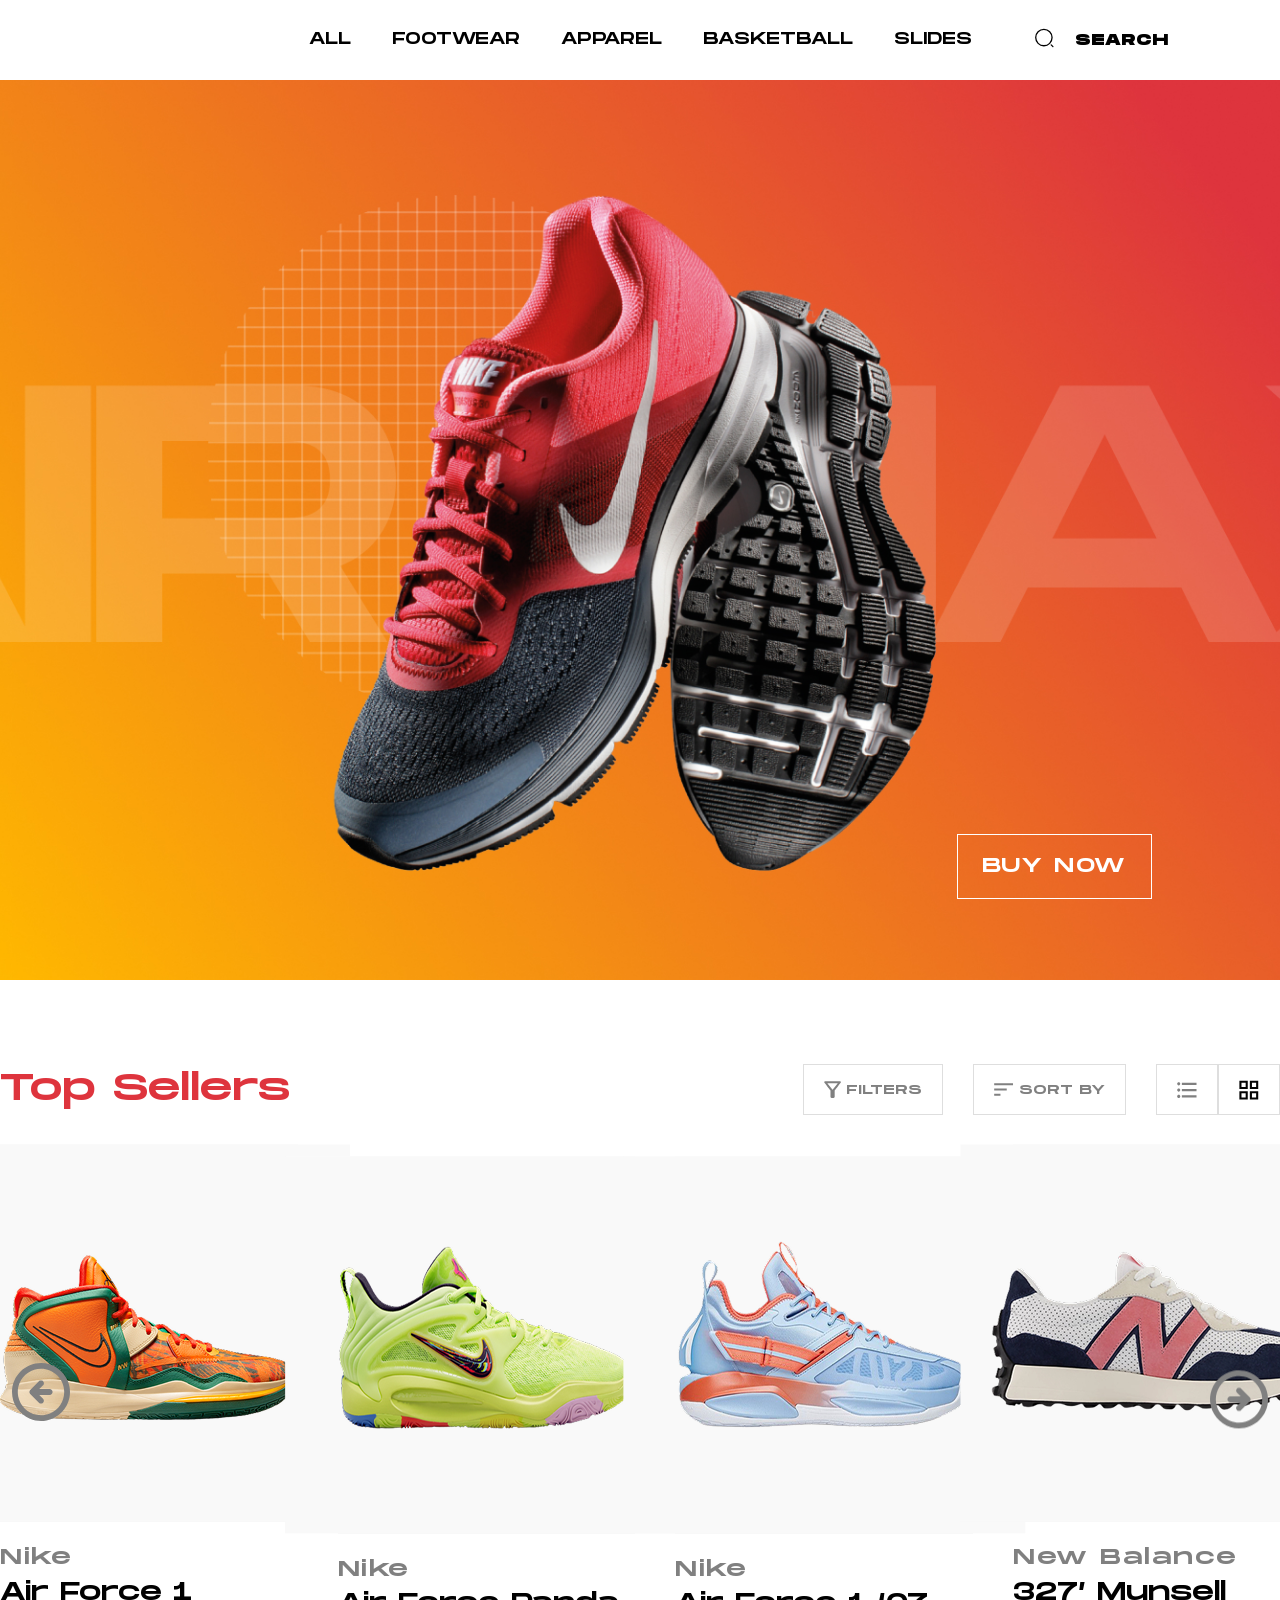
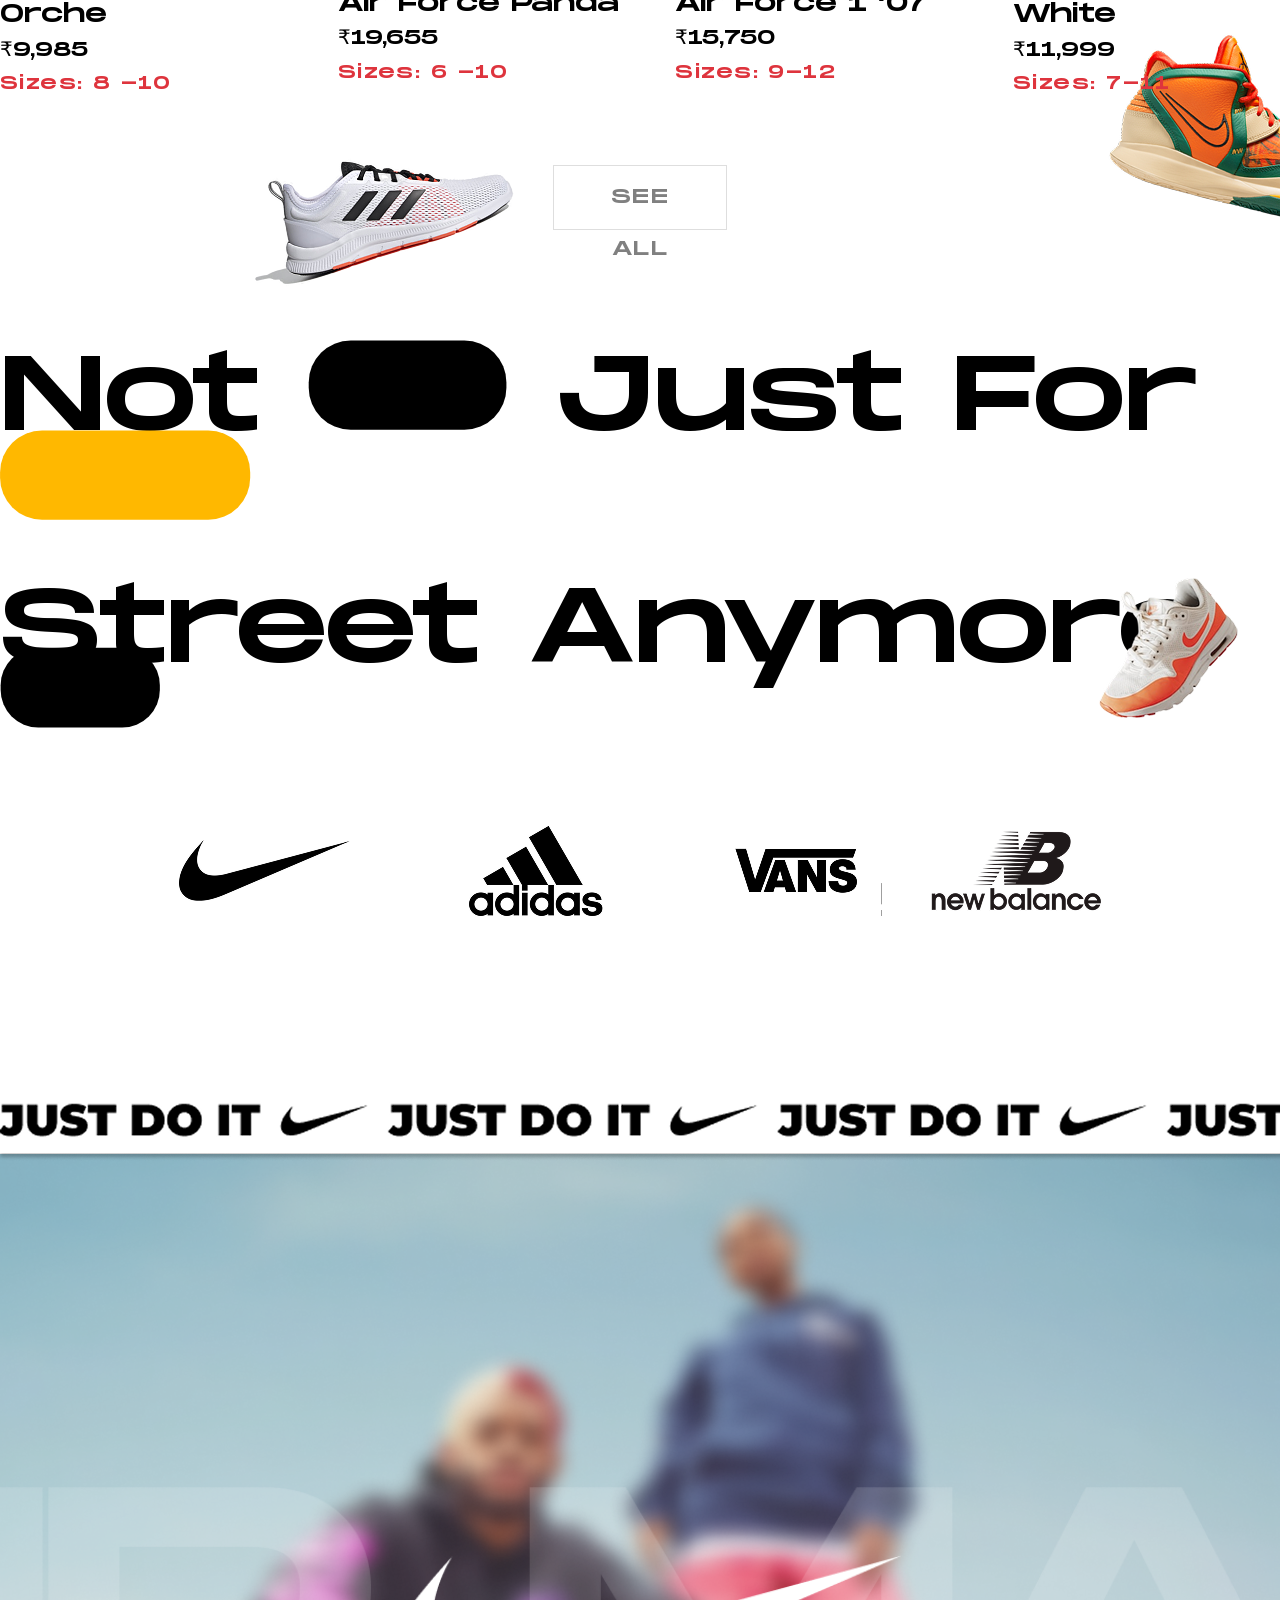
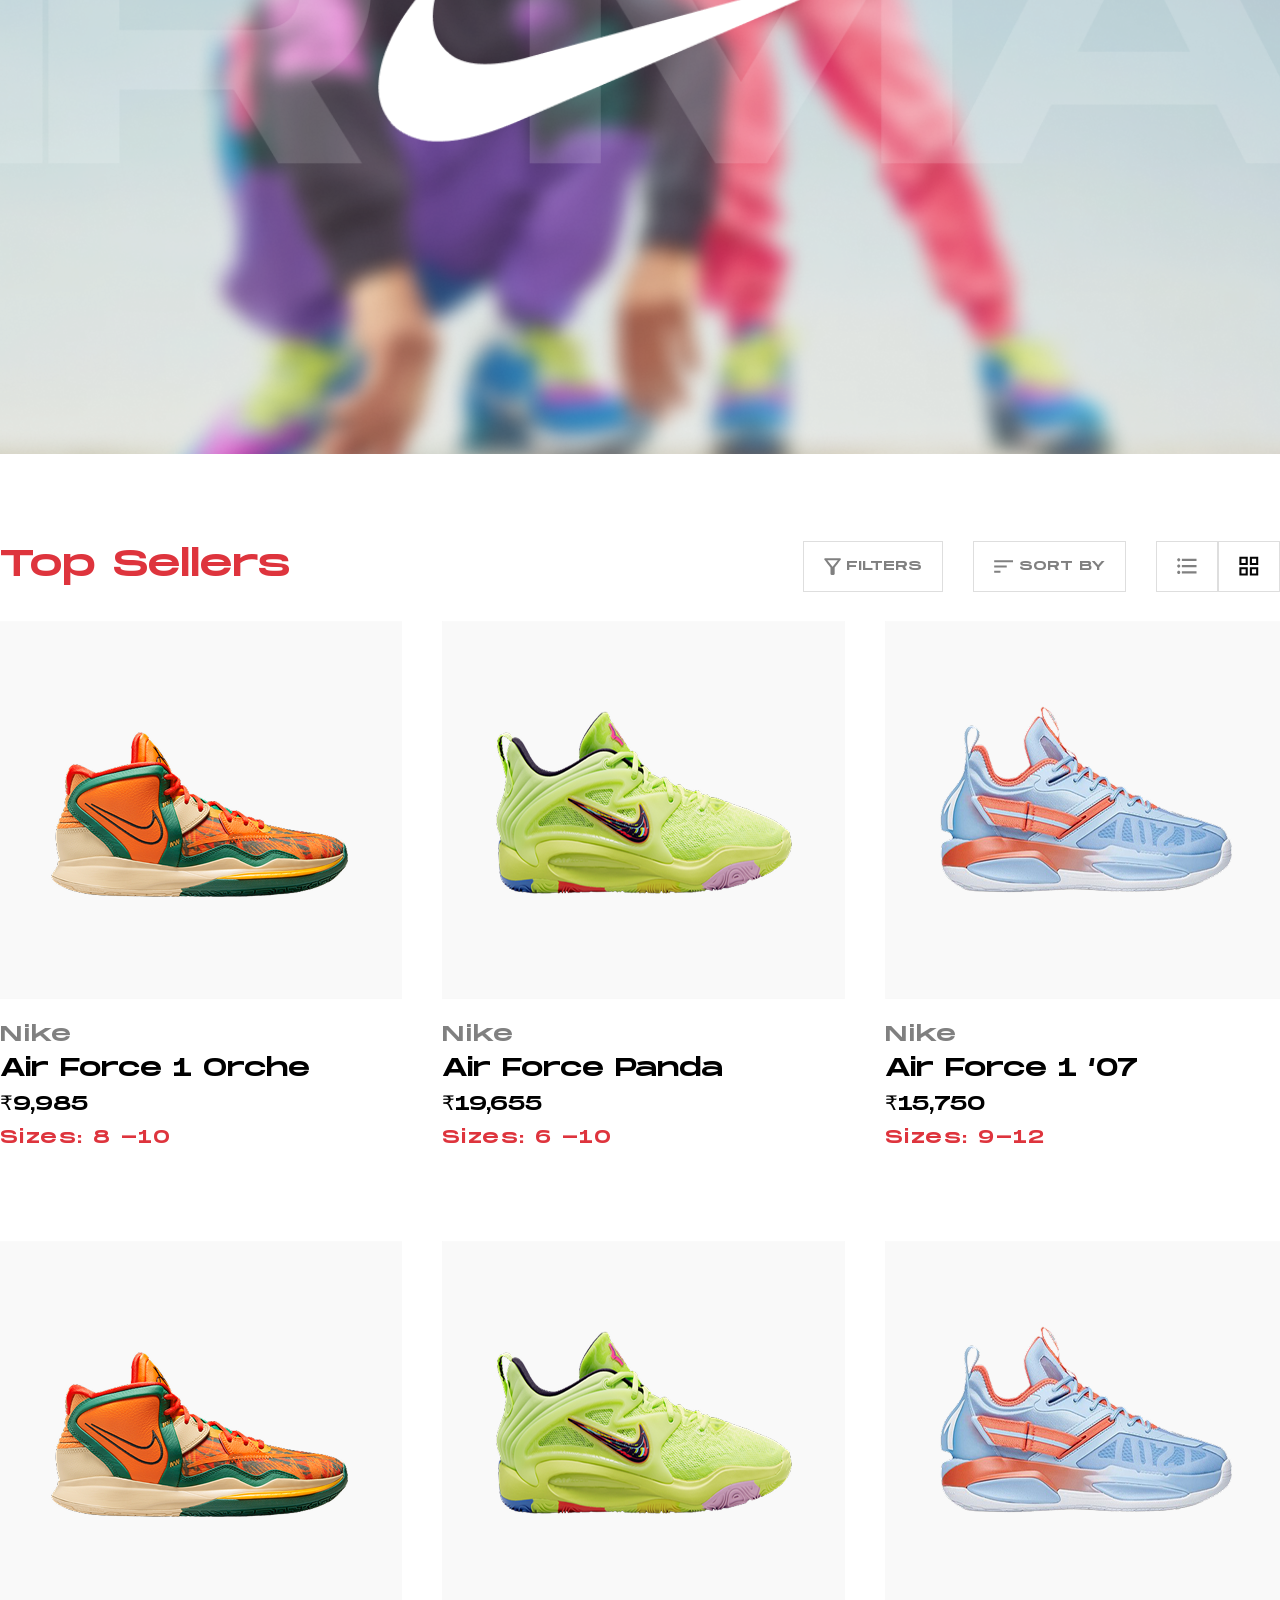
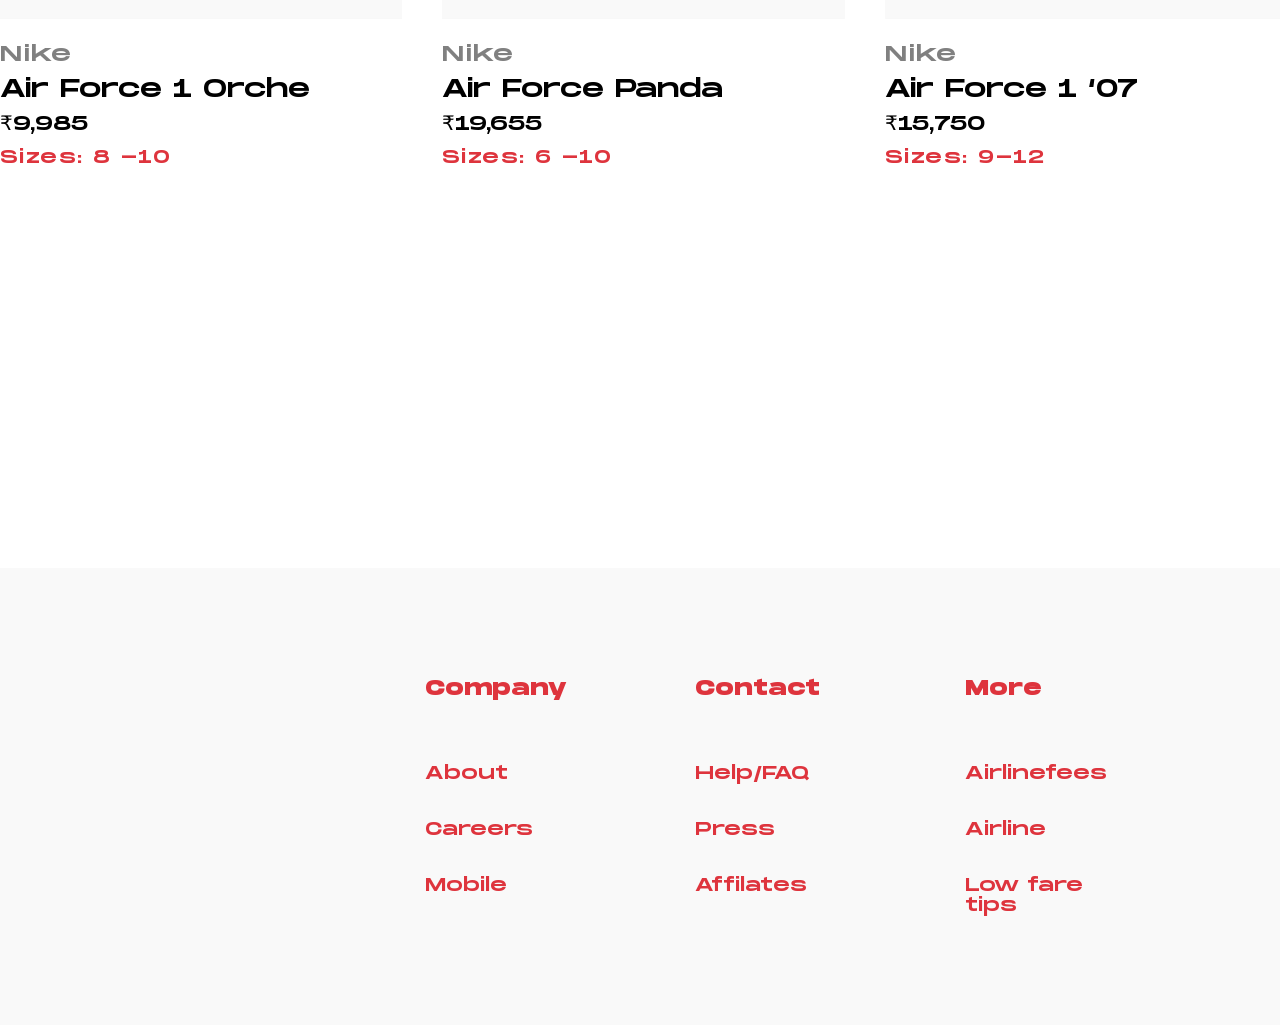
==== project_thesis/sneaker_store/index.html @ c17a218c "Add files via upload" ====
<!DOCTYPE html>
<html lang="en">
<head>
    <meta charset="UTF-8">
    <meta name="viewport" content="width=device-width, initial-scale=1.0">
    <title>Document</title>
    <link rel="stylesheet" href="./style/swiper-bundle.min.css">
    <link href="./style/style.css" rel="stylesheet">
</head>
<body class="body">
    <div class="wrapper">
        <header class="header">
            <div class="header__top">
                <nav class="header__nav">
                    <ul class="header__nav-list">
                        <li class="header__nav-item"><a class="header__nav-link" href="#">ALL</a></li>
                        <li class="header__nav-item"><a class="header__nav-link" href="#">FOOTWEAR</a></li>
                        <li class="header__nav-item"><a class="header__nav-link" href="#">APPAREL</a></li>
                        <li class="header__nav-item"><a class="header__nav-link" href="#">BASKETBALL</a></li>
                        <li class="header__nav-item"><a class="header__nav-link" href="#">SLIDES</a></li>
                    </ul>
                </nav>
                <a class="burger-icon" href="#">
                    <span></span>
                </a>
                <div class="header__search">
                    <div class="header__search-container">
                        <button class="header__search-icon" type="submit">
                            <svg width="21" height="22" viewBox="0 0 21 22" fill="none" xmlns="http://www.w3.org/2000/svg">
                                <path d="M9.88997 18.74C14.4021 18.74 18.06 15.0822 18.06 10.57C18.06 6.05783 14.4021 2.39999 9.88997 2.39999C5.3778 2.39999 1.71997 6.05783 1.71997 10.57C1.71997 15.0822 5.3778 18.74 9.88997 18.74Z" stroke="black" stroke-width="1.29" stroke-linecap="round" stroke-linejoin="round"/>
                                <path d="M18.92 19.6L17.2 17.88" stroke="black" stroke-width="1.29" stroke-linecap="round" stroke-linejoin="round"/>
                            </svg>
                        </button>
                        <input type="text" class="header__search-input" id="search-input" placeholder="SEARCH">
                    </div>
                </div>
            </div>
            <section class="header__hero hero">
                <div class="hero__content">
                    <a href="#" class="hero__button">BUY NOW</a>
                </div>
            </section>
        </header>
        <main class="main">
            <section class="main__sold sold">
                <div class="main__sold-container container">
                    <div class="sold__top">
                        <h2 class="sold__top-text">
                            Top Sellers
                        </h2>
                        <div class="sold__top-buttons">
                            <button class="sold__top-button">
                                <img src="./img/icon/filter-icon.svg" alt="">
                                FILTERS
                            </button>
                            <button class="sold__top-button">
                                <img src="./img/icon/Vector(3).svg" alt="">
                                SORT BY
                            </button>
                            <button class="sold__top-button ">
                                <img src="./img/icon/Vector(2).svg" alt="">
                            </button>
                            <button class="sold__top-button last-item">
                                <img src="./img/icon/grid-icon.svg" alt="">
                            </button>
                        </div>
                    </div>
                    <div class="sold__main">
                        <div class="sold__slider swiper">
                            <div class="sold__wrapper swiper-wrapper">
                                <div class="sold__slide swiper-slide">
                                    <div class="sold__slide-img">
                                        <img src="./img/content/sneakers-1.png" alt="">
                                    </div>
                                    <p class="sold__slide-manufacturer">
                                        Nike
                                    </p>
                                    <p class="sold__slide-name">
                                        Air Force 1 Orche
                                    </p>
                                    <p class="sold__slide-price">
                                        ₹9,985
                                    </p>
                                    <p class="sold__slide-size">
                                        Sizes: 8 -10
                                    </p>
                                </div>
                                <div class="sold__slide swiper-slide">
                                    <div class="sold__slide-img">
                                        <img src="./img/content/sneakers-2.png" alt="">
                                    </div>
                                    <p class="sold__slide-manufacturer">
                                        Nike
                                    </p>
                                    <p class="sold__slide-name">
                                        Air Force Panda
                                    </p>
                                    <p class="sold__slide-price">
                                        ₹19,655
                                    </p>
                                    <p class="sold__slide-size">
                                        Sizes: 6 -10
                                    </p>
                                </div>
                                <div class="sold__slide swiper-slide">
                                    <div class="sold__slide-img">
                                        <img src="./img/content/sneakers-3.png" alt="">
                                    </div>
                                    <p class="sold__slide-manufacturer">
                                        Nike
                                    </p>
                                    <p class="sold__slide-name">
                                        Air Force 1 ‘07
                                    </p>
                                    <p class="sold__slide-price">
                                        ₹15,750
                                    </p>
                                    <p class="sold__slide-size">
                                        Sizes: 9-12
                                    </p>
                                </div>
                                <div class="sold__slide swiper-slide">
                                    <div class="sold__slide-img">
                                        <img src="./img/content/sneakers-4.png" alt="">
                                    </div>
                                    <p class="sold__slide-manufacturer">
                                        New Balance
                                    </p>
                                    <p class="sold__slide-name">
                                        327’ Munsell White
                                    </p>
                                    <p class="sold__slide-price">
                                        ₹11,999
                                    </p>
                                    <p class="sold__slide-size">
                                        Sizes: 7-11
                                    </p>
                                </div>
                                <div class="sold__slide swiper-slide">
                                    <div class="sold__slide-img">
                                        <img src="./img/content/sneakers-1.png" alt="">
                                    </div>
                                    <p class="sold__slide-manufacturer">
                                        Nike
                                    </p>
                                    <p class="sold__slide-name">
                                        Air Force 1 Orche
                                    </p>
                                    <p class="sold__slide-price">
                                        ₹9,985
                                    </p>
                                    <p class="sold__slide-size">
                                        Sizes: 8 -10
                                    </p>
                                </div>
                                <div class="sold__slide swiper-slide">
                                    <div class="sold__slide-img">
                                        <img src="./img/content/sneakers-2.png" alt="">
                                    </div>
                                    <p class="sold__slide-manufacturer">
                                        Nike
                                    </p>
                                    <p class="sold__slide-name">
                                        Air Force Panda
                                    </p>
                                    <p class="sold__slide-price">
                                        ₹19,655
                                    </p>
                                    <p class="sold__slide-size">
                                        Sizes: 6 -10
                                    </p>
                                </div>
                                <div class="sold__slide swiper-slide">
                                    <div class="sold__slide-img">
                                        <img src="./img/content/sneakers-3.png" alt="">
                                    </div>
                                    <p class="sold__slide-manufacturer">
                                        Nike
                                    </p>
                                    <p class="sold__slide-name">
                                        Air Force 1 ‘07
                                    </p>
                                    <p class="sold__slide-price">
                                        ₹15,750
                                    </p>
                                    <p class="sold__slide-size">
                                        Sizes: 9-12
                                    </p>
                                </div>
                                <div class="sold__slide swiper-slide">
                                    <div class="sold__slide-img">
                                        <img src="./img/content/sneakers-4.png" alt="">
                                    </div>
                                    <p class="sold__slide-manufacturer">
                                        New Balance
                                    </p>
                                    <p class="sold__slide-name">
                                        327’ Munsell White
                                    </p>
                                    <p class="sold__slide-price">
                                        ₹11,999
                                    </p>
                                    <p class="sold__slide-size">
                                        Sizes: 7-11
                                    </p>
                                </div>
                            </div>
                    </div>
                    <div class="sold__prev">
                        <svg width="58" height="58" viewBox="0 0 58 58" fill="none" xmlns="http://www.w3.org/2000/svg">
                            <path d="M18.241 26.9409C17.977 27.2167 17.77 27.5419 17.632 27.8979C17.3419 28.6039 17.3419 29.3959 17.632 30.1019C17.77 30.4579 17.977 30.7831 18.241 31.0589L26.941 39.7589C27.4871 40.305 28.2277 40.6118 29 40.6118C29.7723 40.6118 30.5129 40.305 31.059 39.7589C31.6051 39.2128 31.9119 38.4722 31.9119 37.6999C31.9119 36.9276 31.6051 36.187 31.059 35.6409L27.289 31.8999H37.7C38.4691 31.8999 39.2067 31.5944 39.7506 31.0505C40.2945 30.5066 40.6 29.769 40.6 28.9999C40.6 28.2308 40.2945 27.4931 39.7506 26.9493C39.2067 26.4054 38.4691 26.0999 37.7 26.0999H27.289L31.059 22.3589C31.3308 22.0893 31.5465 21.7686 31.6938 21.4152C31.841 21.0618 31.9168 20.6827 31.9168 20.2999C31.9168 19.9171 31.841 19.538 31.6938 19.1846C31.5465 18.8312 31.3308 18.5105 31.059 18.2409C30.7894 17.9691 30.4687 17.7533 30.1153 17.6061C29.7619 17.4589 29.3828 17.3831 29 17.3831C28.6172 17.3831 28.2381 17.4589 27.8847 17.6061C27.5313 17.7533 27.2106 17.9691 26.941 18.2409L18.241 26.9409ZM0 28.9999C0 34.7355 1.70082 40.3424 4.88738 45.1114C8.07394 49.8805 12.6031 53.5975 17.9022 55.7924C23.2012 57.9874 29.0322 58.5616 34.6576 57.4427C40.2831 56.3237 45.4504 53.5617 49.5061 49.506C53.5618 45.4503 56.3238 40.283 57.4428 34.6575C58.5617 29.0321 57.9874 23.2011 55.7925 17.9021C53.5976 12.603 49.8805 8.07382 45.1115 4.88726C40.3425 1.7007 34.7356 -0.00012207 29 -0.00012207C25.1917 -0.00012207 21.4206 0.749986 17.9022 2.20737C14.3837 3.66476 11.1868 5.80088 8.4939 8.49378C3.05535 13.9323 0 21.3086 0 28.9999ZM52.2 28.9999C52.2 33.5884 50.8393 38.0739 48.2901 41.8891C45.7408 45.7043 42.1175 48.6779 37.8782 50.4339C33.639 52.1899 28.9743 52.6493 24.4739 51.7541C19.9735 50.8589 15.8397 48.6494 12.5951 45.4048C9.35054 42.1602 7.14096 38.0263 6.24578 33.526C5.3506 29.0256 5.81004 24.3609 7.56599 20.1216C9.32195 15.8824 12.2955 12.259 16.1108 9.70979C19.926 7.16054 24.4115 5.79988 29 5.79988C35.153 5.79988 41.054 8.24416 45.4049 12.595C49.7557 16.9459 52.2 22.8469 52.2 28.9999Z" fill="#808080"/>
                        </svg>                                    
                    </div>
                    <div class="sold__next">
                        <svg width="58" height="58" viewBox="0 0 58 58" fill="none" xmlns="http://www.w3.org/2000/svg">
                            <path d="M18.241 26.9409C17.977 27.2167 17.77 27.5419 17.632 27.8979C17.3419 28.6039 17.3419 29.3959 17.632 30.1019C17.77 30.4579 17.977 30.7831 18.241 31.0589L26.941 39.7589C27.4871 40.305 28.2277 40.6118 29 40.6118C29.7723 40.6118 30.5129 40.305 31.059 39.7589C31.6051 39.2128 31.9119 38.4722 31.9119 37.6999C31.9119 36.9276 31.6051 36.187 31.059 35.6409L27.289 31.8999H37.7C38.4691 31.8999 39.2067 31.5944 39.7506 31.0505C40.2945 30.5066 40.6 29.769 40.6 28.9999C40.6 28.2308 40.2945 27.4931 39.7506 26.9493C39.2067 26.4054 38.4691 26.0999 37.7 26.0999H27.289L31.059 22.3589C31.3308 22.0893 31.5465 21.7686 31.6938 21.4152C31.841 21.0618 31.9168 20.6827 31.9168 20.2999C31.9168 19.9171 31.841 19.538 31.6938 19.1846C31.5465 18.8312 31.3308 18.5105 31.059 18.2409C30.7894 17.9691 30.4687 17.7533 30.1153 17.6061C29.7619 17.4589 29.3828 17.3831 29 17.3831C28.6172 17.3831 28.2381 17.4589 27.8847 17.6061C27.5313 17.7533 27.2106 17.9691 26.941 18.2409L18.241 26.9409ZM0 28.9999C0 34.7355 1.70082 40.3424 4.88738 45.1114C8.07394 49.8805 12.6031 53.5975 17.9022 55.7924C23.2012 57.9874 29.0322 58.5616 34.6576 57.4427C40.2831 56.3237 45.4504 53.5617 49.5061 49.506C53.5618 45.4503 56.3238 40.283 57.4428 34.6575C58.5617 29.0321 57.9874 23.2011 55.7925 17.9021C53.5976 12.603 49.8805 8.07382 45.1115 4.88726C40.3425 1.7007 34.7356 -0.00012207 29 -0.00012207C25.1917 -0.00012207 21.4206 0.749986 17.9022 2.20737C14.3837 3.66476 11.1868 5.80088 8.4939 8.49378C3.05535 13.9323 0 21.3086 0 28.9999ZM52.2 28.9999C52.2 33.5884 50.8393 38.0739 48.2901 41.8891C45.7408 45.7043 42.1175 48.6779 37.8782 50.4339C33.639 52.1899 28.9743 52.6493 24.4739 51.7541C19.9735 50.8589 15.8397 48.6494 12.5951 45.4048C9.35054 42.1602 7.14096 38.0263 6.24578 33.526C5.3506 29.0256 5.81004 24.3609 7.56599 20.1216C9.32195 15.8824 12.2955 12.259 16.1108 9.70979C19.926 7.16054 24.4115 5.79988 29 5.79988C35.153 5.79988 41.054 8.24416 45.4049 12.595C49.7557 16.9459 52.2 22.8469 52.2 28.9999Z" fill="#808080"/>
                        </svg>                                      
                    </div>
                    </div>
                    <div class="sold__bottom">
                        <button class="sold__bottom-button">
                            SEE ALL
                        </button>
                    </div>
                </div>
            </section>
            <section class="main__slogan slogan">
                <div class="main__slogan-text">
                    <div class="slogan__text-title1">
                        Not <span>
                                <svg width="199" height="90" viewBox="0 0 199 90" fill="none" xmlns="http://www.w3.org/2000/svg">
                                    <rect x="0.709686" y="0.430542" width="197.704" height="89.2753" rx="42.0119" fill="black"/>
                                </svg>
                            </span> <img src="./img/content/sneakersText.png" alt="">
                        Just for <span>
                                <svg width="251" height="90" viewBox="0 0 251 90" fill="none" xmlns="http://www.w3.org/2000/svg">
                                    <rect x="0.0678711" y="0.430542" width="250.135" height="89.2753" rx="42.0119" fill="#FFB800"/>
                                </svg>                                    
                            </span> <img src="./img/content/sneakersText1.png" alt="" class="slogan__snekers">
                    </div>
                    <div class="slogan__text-title2">
                            Street Anymore <span>
                                                <svg width="178" height="89" viewBox="0 0 199 90" fill="none" xmlns="http://www.w3.org/2000/svg">
                                                    <rect x="0.709686" y="0.430542" width="178" height="89.2753" rx="42.0119" fill="black"/>
                                                </svg>
                                            </span> <img src="./img/content/sneakersText2.png" alt="">
                    </div>
                </div>
                <div class="main__logo">
                    <div class="main__logo-nike">
                        <img src="./img/company_logo/nike-logo.png" alt="">
                    </div>
                    <div class="main__logo-adidas">
                        <img src="./img/company_logo/adidas-logo.png" alt="">
                    </div>
                    <div class="main__logo-vans">
                        <img src="./img/company_logo/vans-logo.png" alt="">
                    </div>
                    <div class="main__logo-newB">
                        <img src="./img/company_logo/NB-logo.png" alt="">
                    </div>
                </div>
            </section>
            <section class="main__JDT">
                <div class="main__JDT-lines">
                    <div class="main__JDT-line">
                        <img src="./img/content/Rectangle.png" alt="">
                    </div>
                    <div class="main__JDT-line">
                        <img src="./img/content/Rectangle.png" alt="">
                    </div>
                </div>
                <div class="main__JDT-bg">
                </div>
            </section>
            <section class="main__assortment">
                <div class="container main__assortment-container">
                    <div class="sold__top">
                    <h2 class="sold__top-text">
                        Top Sellers
                    </h2>
                    <div class="sold__top-buttons">
                        <button class="sold__top-button">
                            <img src="./img/icon/filter-icon.svg" alt="">
                            FILTERS
                        </button>
                        <button class="sold__top-button">
                            <img src="./img/icon/Vector(3).svg" alt="">
                            SORT BY
                        </button>
                        <button class="sold__top-button ">
                            <img src="./img/icon/Vector(2).svg" alt="">
                        </button>
                        <button class="sold__top-button last-item">
                            <img src="./img/icon/grid-icon.svg" alt="">
                        </button>
                    </div>
                    </div>
                    <div class="main__assortment-content">
                        <div class="main__assortment-cell sold__slide">
                            <div class="sold__slide-img">
                                <img src="./img/content/sneakers-1.png" alt="">
                            </div>
                            <p class="sold__slide-manufacturer">
                                Nike
                            </p>
                            <p class="sold__slide-name">
                                Air Force 1 Orche
                            </p>
                            <p class="sold__slide-price">
                                ₹9,985
                            </p>
                            <p class="sold__slide-size">
                                Sizes: 8 -10
                            </p>
                        </div>
                        <div class="main__assortment-cell sold__slide">
                            <div class="sold__slide-img">
                                <img src="./img/content/sneakers-2.png" alt="">
                            </div>
                            <p class="sold__slide-manufacturer">
                                Nike
                            </p>
                            <p class="sold__slide-name">
                                Air Force Panda
                            </p>
                            <p class="sold__slide-price">
                                ₹19,655
                            </p>
                            <p class="sold__slide-size">
                                Sizes: 6 -10
                            </p>
                        </div>
                        <div class="main__assortment-cell sold__slide">
                            <div class="sold__slide-img">
                                <img src="./img/content/sneakers-3.png" alt="">
                            </div>
                            <p class="sold__slide-manufacturer">
                                Nike
                            </p>
                            <p class="sold__slide-name">
                                Air Force 1 ‘07
                            </p>
                            <p class="sold__slide-price">
                                ₹15,750
                            </p>
                            <p class="sold__slide-size">
                                Sizes: 9-12
                            </p>
                        </div>
                        <div class="main__assortment-cell sold__slide">
                            <div class="sold__slide-img">
                                <img src="./img/content/sneakers-1.png" alt="">
                            </div>
                            <p class="sold__slide-manufacturer">
                                Nike
                            </p>
                            <p class="sold__slide-name">
                                Air Force 1 Orche
                            </p>
                            <p class="sold__slide-price">
                                ₹9,985
                            </p>
                            <p class="sold__slide-size">
                                Sizes: 8 -10
                            </p>
                        </div>
                        <div class="main__assortment-cell sold__slide">
                            <div class="sold__slide-img">
                                <img src="./img/content/sneakers-2.png" alt="">
                            </div>
                            <p class="sold__slide-manufacturer">
                                Nike
                            </p>
                            <p class="sold__slide-name">
                                Air Force Panda
                            </p>
                            <p class="sold__slide-price">
                                ₹19,655
                            </p>
                            <p class="sold__slide-size">
                                Sizes: 6 -10
                            </p>
                        </div>
                        <div class="main__assortment-cell sold__slide">
                            <div class="sold__slide-img">
                                <img src="./img/content/sneakers-3.png" alt="">
                            </div>
                            <p class="sold__slide-manufacturer">
                                Nike
                            </p>
                            <p class="sold__slide-name">
                                Air Force 1 ‘07
                            </p>
                            <p class="sold__slide-price">
                                ₹15,750
                            </p>
                            <p class="sold__slide-size">
                                Sizes: 9-12
                            </p>
                        </div>
                        
                    </div>
                </div>
            </section>
        </main>
        <footer class="footer">
            <div class="footer__inner">
                <div class="footer__content">
                    <ul class="footer__list">
                <li class="footer__list-item footer__list-item--First"><a href="#">Company</a></li>
                <li class="footer__list-item"><a href="#">About</a></li>
                <li class="footer__list-item"><a href="#">Careers</a></li>
                <li class="footer__list-item"><a href="#">Mobile</a></li>
                    </ul>
                    <ul class="footer__list">
                <li class="footer__list-item footer__list-item--First">Contact</li>
                <li class="footer__list-item"><a href="#">Help/FAQ</a></li>
                <li class="footer__list-item"><a href="#">Press</a></li>
                <li class="footer__list-item"><a href="#">Affilates</a></li>
                    </ul>
                    <ul class="footer__list">
                <li class="footer__list-item footer__list-item--First">More</li>
                <li class="footer__list-item"><a href="#">Airlinefees</a></li>
                <li class="footer__list-item"><a href="#">Airline</a></li>
                <li class="footer__list-item"><a href="#">Low fare tips</a></li>
                    </ul>
                </div>
            </div>
        </footer>
    </div>
    <script src="./js/swiper-bundle.min.js"></script>
    <script src="./js/main.js"></script>
</body>
</html>
---- project_thesis/sneaker_store/style/style.css ----
@import "stylesheet.css";
@import "reset.css";
@import "swiper-bundle.min.css";
@import "global.css";
@import "header.css";
@import "footer.css";


/* ///////////////////////// */



/* ///////main//////////// */

.main__sold {
    position: relative;
}
.main__sold-container {
    max-width: 1728px;
}
.sold__top {
    display: flex;
    justify-content: space-between;
    align-items: center;
    margin-bottom: 29px;
}
.sold__top-text {
    font-size: 37px;
    line-height: 107%;
    color: var(--accent-color)
}
.sold__top-buttons {
    display: flex;
    align-items: flex-start;
    justify-content: flex-start;
    gap: 30px;
}
.last-item {
    margin-left: -30px;
}
.sold__top-button {
    border: 1.26px solid #dedede;
    padding: 5px 20px;
    display: flex;
    align-items: center;
    gap: 5px;
    background: transparent;
    height: 51px;
    color: var(--accent-color2);
}
/* //////// */

.sold__main {
    margin-bottom: 70px;
}
.sold__slider {
}
.sold__wrapper {
    display: flex;
    align-items: center;
    justify-content: flex-start;
    gap: 40px;
    transition: var(--transition);
}
.sold__slide {
    display: flex;
    flex-direction: column;
    gap: 12px;
}
.sold__slide-img {
    display: flex;
    flex-direction: column;
    align-items: center;
    justify-content: center;
    background: #f9f9f9;
    margin-bottom: 13px;
}
.sold__slide-manufacturer {
    color: var(--accent-color2);
    font-size: 22px;
    letter-spacing: 0.07em;
}
.sold__slide-name {
    font-size: 25px;
}
.sold__slide-price {
    font-size: 20px;
}
.sold__slide-size {
    font-size: 18px;
    letter-spacing: 0.08em;
    color: var(--accent-color);
}
.sold__prev,
.sold__next { 
    cursor: pointer;
    position: absolute;
    background: transparent;
    top: 39%;
    z-index: 100;
}.sold__prev {
    left: 0.9%;
}
.sold__next {
    right: 0.9%;
    transform: rotate(-180deg);
}
/*/////////// */
.sold__bottom {
    display: flex;
    align-items: center;
    justify-content: center;
    flex-direction: row;
    margin-bottom: 110px;

}
.sold__bottom-button {
    border: 1.56px solid #dedede;
    padding: 6px 24px;
    width: 174px;
    height: 65px;

    font-size: 20px;
    line-height: 256%;
    letter-spacing: 0.08em;
    color: #808080;
    background: transparent;
}
/* ///////////// */

.main__slogan {
    margin-top: 71px;
}
.slogan {
}
.main__slogan-text {
    display: flex;
    flex-direction: column;
    justify-content: center;
    align-items: center;
    font-size: 105px;
    text-transform: capitalize;
    color: #000;
    gap: 100px;
    margin-bottom: 91px;
}
.slogan__text-title1 {
    position: relative;
}
.slogan__text-title1 img{
    position: absolute;
    top: -183%;
    left: 15%;
}
.slogan__text-title1 .slogan__snekers{
    position: absolute;
    top: -220%;
    left: 84.5%;
}
.slogan__text-title2{
    position: relative;
}
.slogan__text-title2 img{
    position: absolute;
    top: -60%;
    right: -5%;
}
.main__logo {
    display: flex;
    align-items: center;
    justify-content: center;
    margin-bottom: 167px;
}
.main__logo-nike {
    margin-right: 100px;
}
.main__logo-adidas {
    margin-right: 88px;
}
.main__logo-vans {
    margin-right: 49px;
}
/* ///////// */

.main__JDT-lines {
    display: flex;
    overflow-x: hidden;
}

.main__JDT-line {
    animation: marquee 15s infinite linear;
    display: flex;
}

@keyframes marquee {
    0% {
        transform: translateX(0%);
    }
    100% {
        transform: translateX(-50%);
    }
}

.main__JDT-bg {
    width: 100%;
    height: 100vh;
    background: url("../img/content/main_bg.png") 50% 100% / cover no-repeat;
    margin-top: -8px;
    margin-bottom: 87px;
}

/* /////////////// */
.main__assortment {
    margin-bottom: 398px;
}
.main__assortment-container {
    max-width: 1323px;
}
.main__assortment-content {
    display: grid;
    grid-template-columns: repeat(3, 1fr);
    grid-template-rows: 1fr;
    grid-column-gap: 40px;
    grid-row-gap: 92px; 
}

@media (max-width : 1200px) { 
    .header__nav-list {
        justify-content: start;
        margin-left: 20px;
    }
    .header__search-container {
        right: -5px;
    }
    .header__search-input {
        width: 170px;
    }
}
@media (max-width : 900px) { 
    .header__search-input {
        width: 110px;
    }
    .header__nav-list {
        gap: 20px;
    }
    .header__nav-list {
        margin-left: 10px;
    }
    .header__search-container {
        gap: 5px;
    }
}
@media (max-width : 750px) {

    .header__nav{
        display: none;
        font-size: 24px;
        inset: 0;
        z-index: 10;
        position: fixed;
        padding: 25vh 15px 30px ;
        background: #fff;

        transform: translateY(-50%);
        opacity: 0;
        visibility: hidden;
    }
    .header__nav-list{
        flex-direction: column;
        align-items: center;
    }
    /* //////////// */

    .header__nav-list {
        margin-left: none;
        justify-content: none;
        gap: 41px;
    }

    /* ///////////// */
    .body--opened-menu .header__nav{
        display: block;
        transform: translateY(0%);
        opacity: 1;
        visibility: visible;
    }

    .burger-icon{
        display: flex;
        margin-left: 40px;
    }
    /* //////// */
    .header__search-input {
        width: 150px;
    }
    .header__search-container {
        gap: 20px;
    }
    .header__search-container {
        top: 30px;
    }
}
@media (max-width : 450px) {
    .hero__content {
        position: absolute;
        bottom: 10%;
        right: 5%;
    }
    .hero__button {
        padding: 0px 15px;
        font-size: 19px;
    }
}
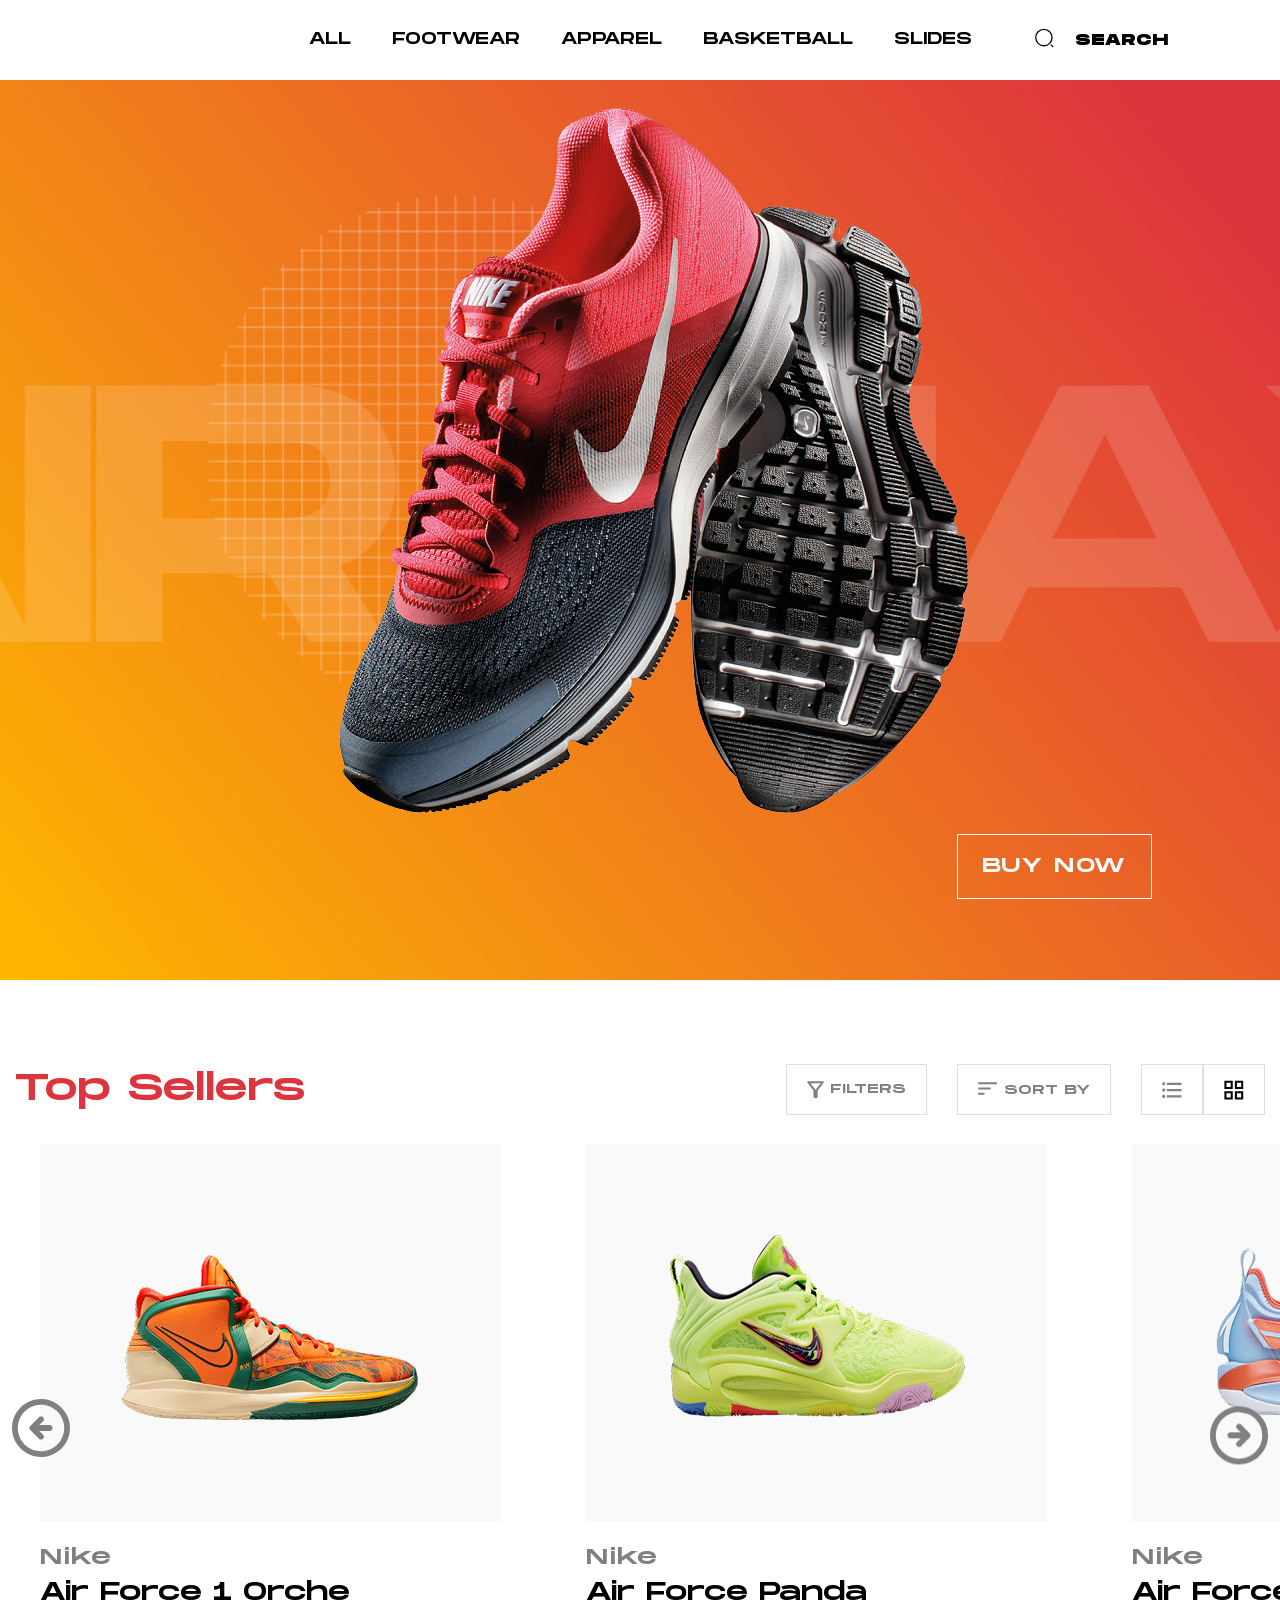
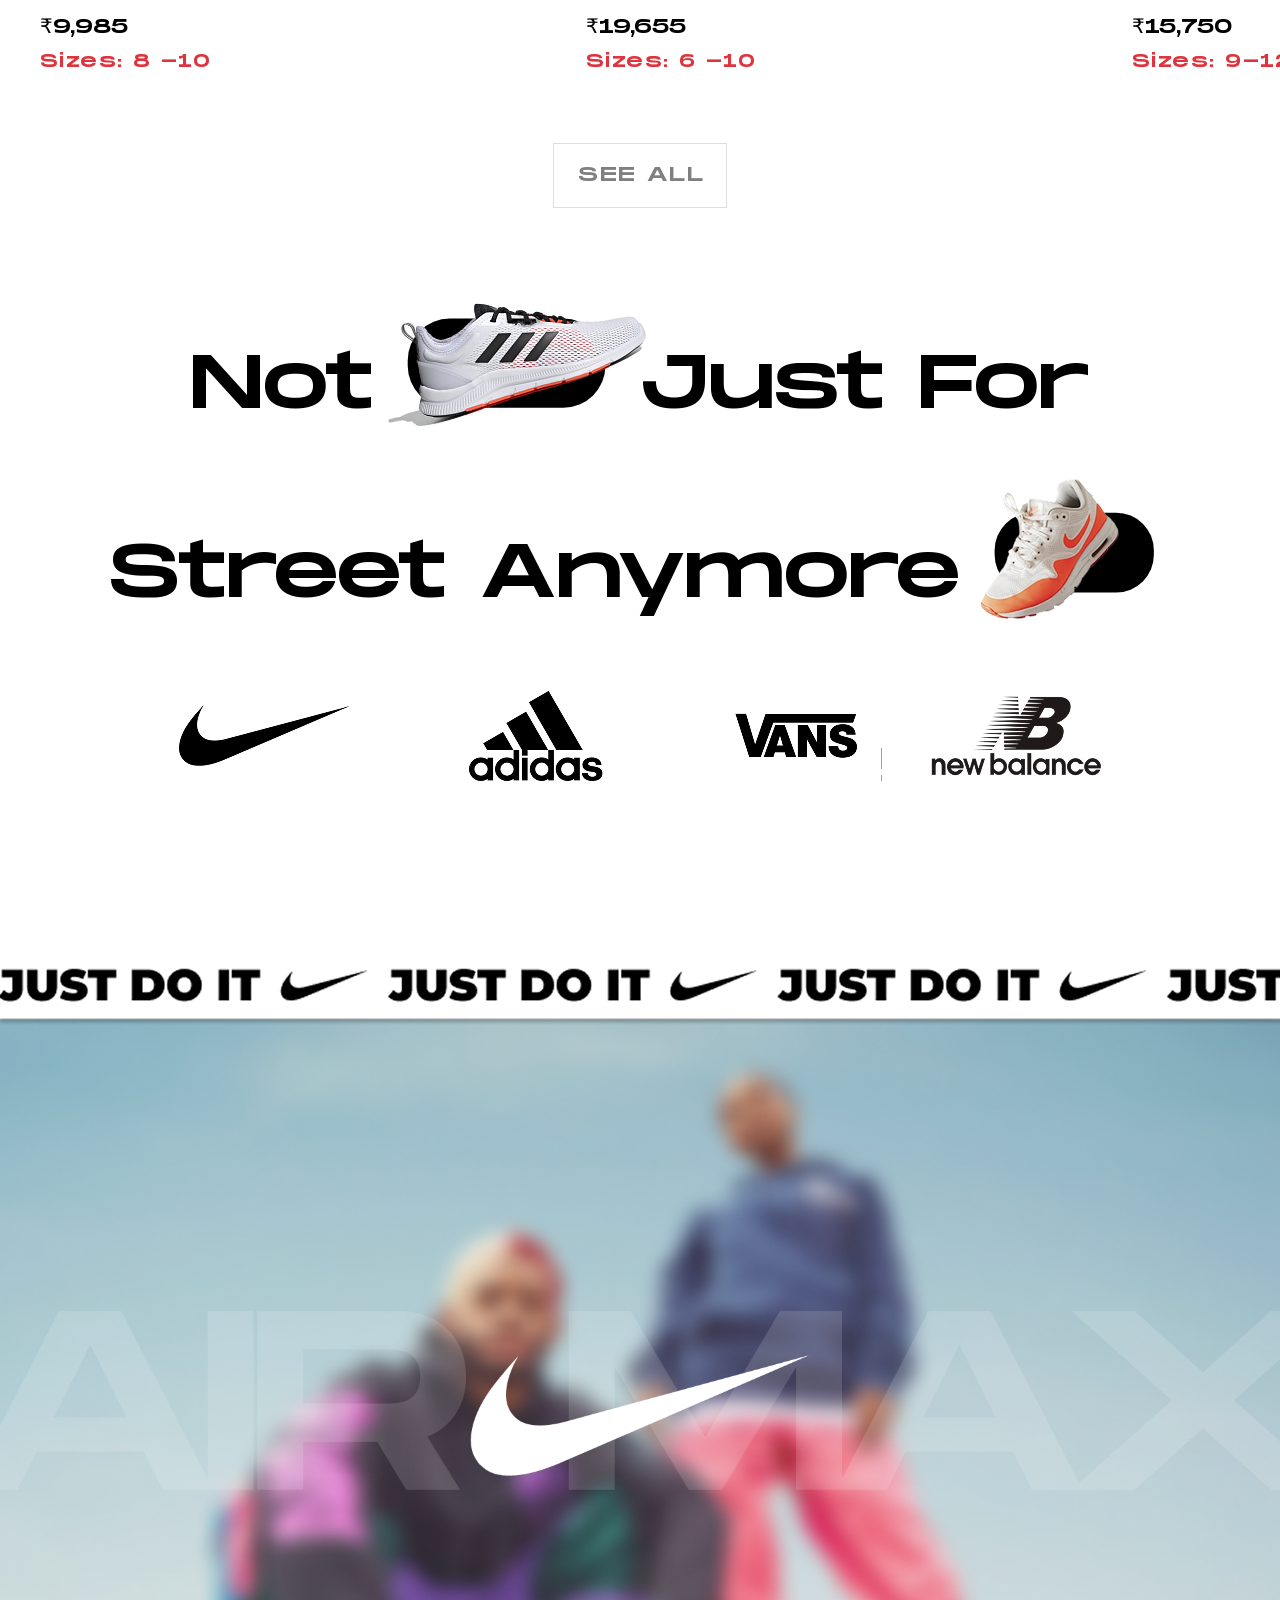
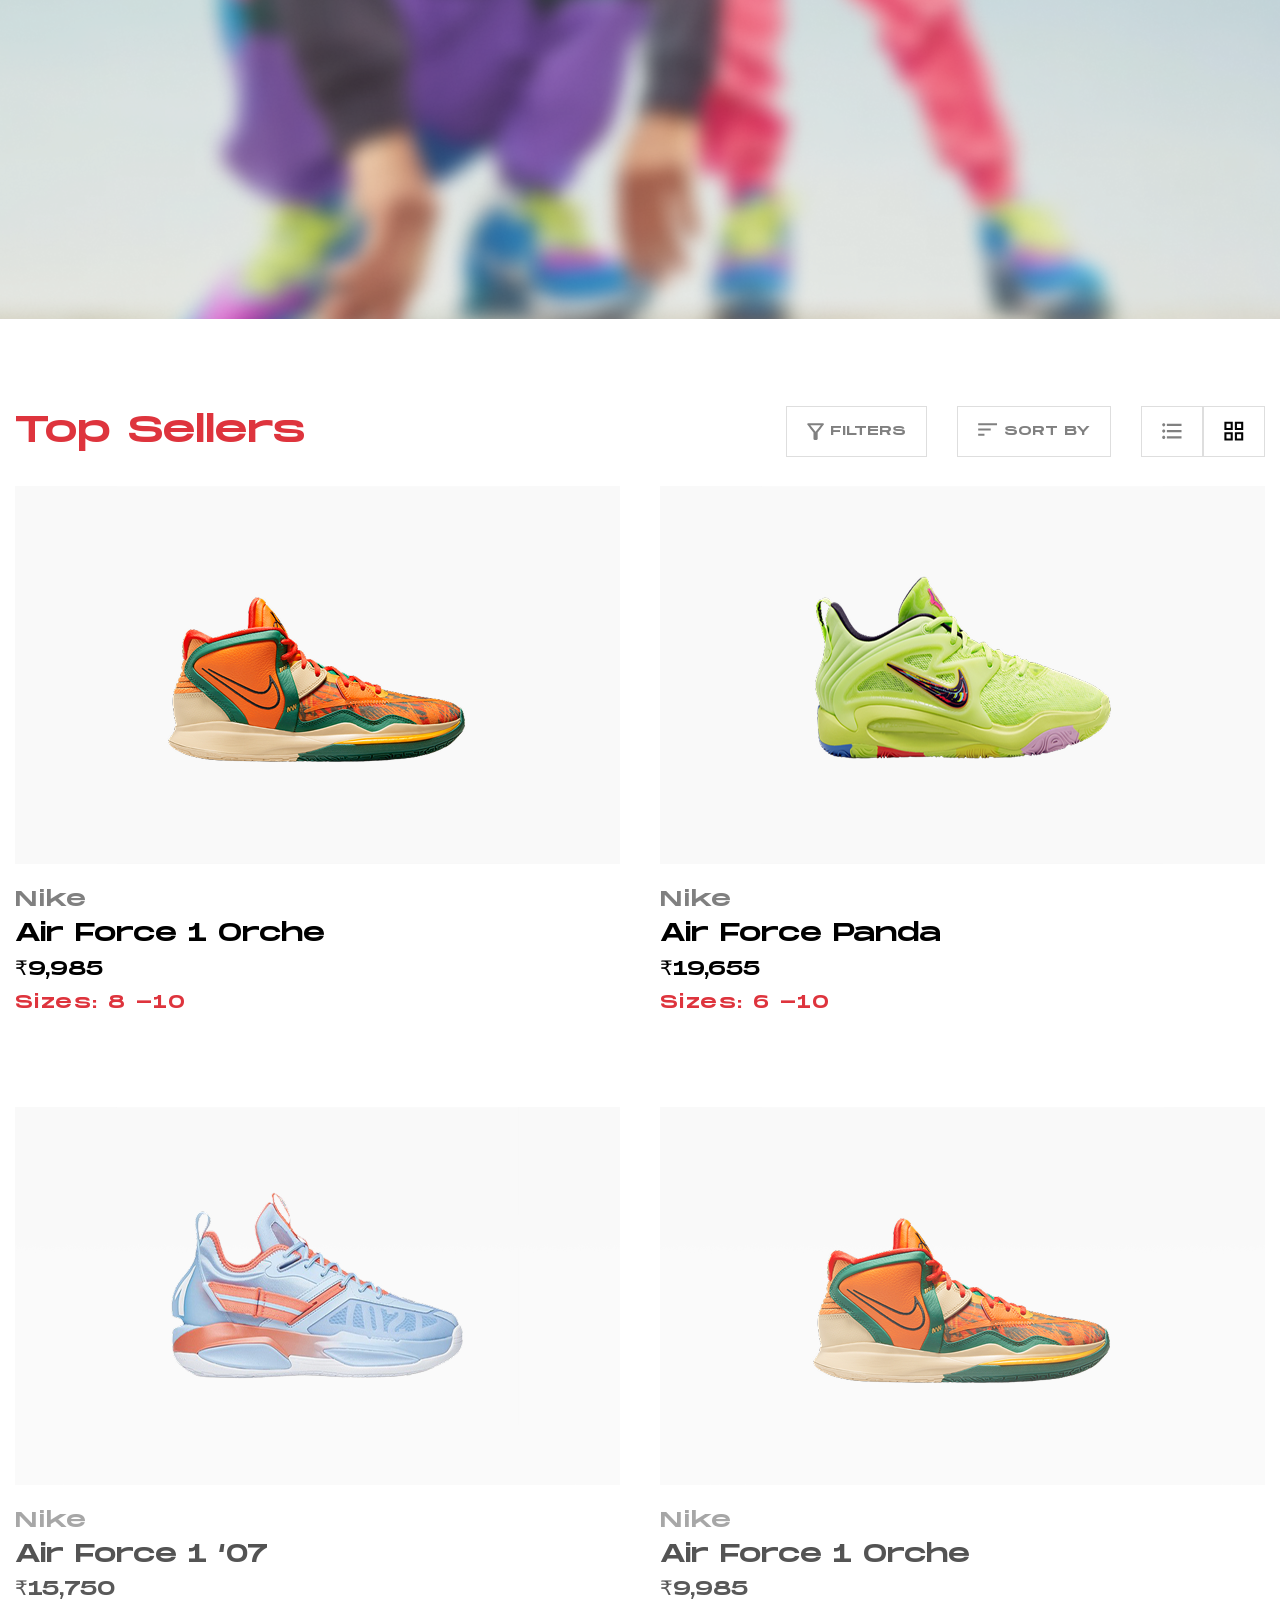
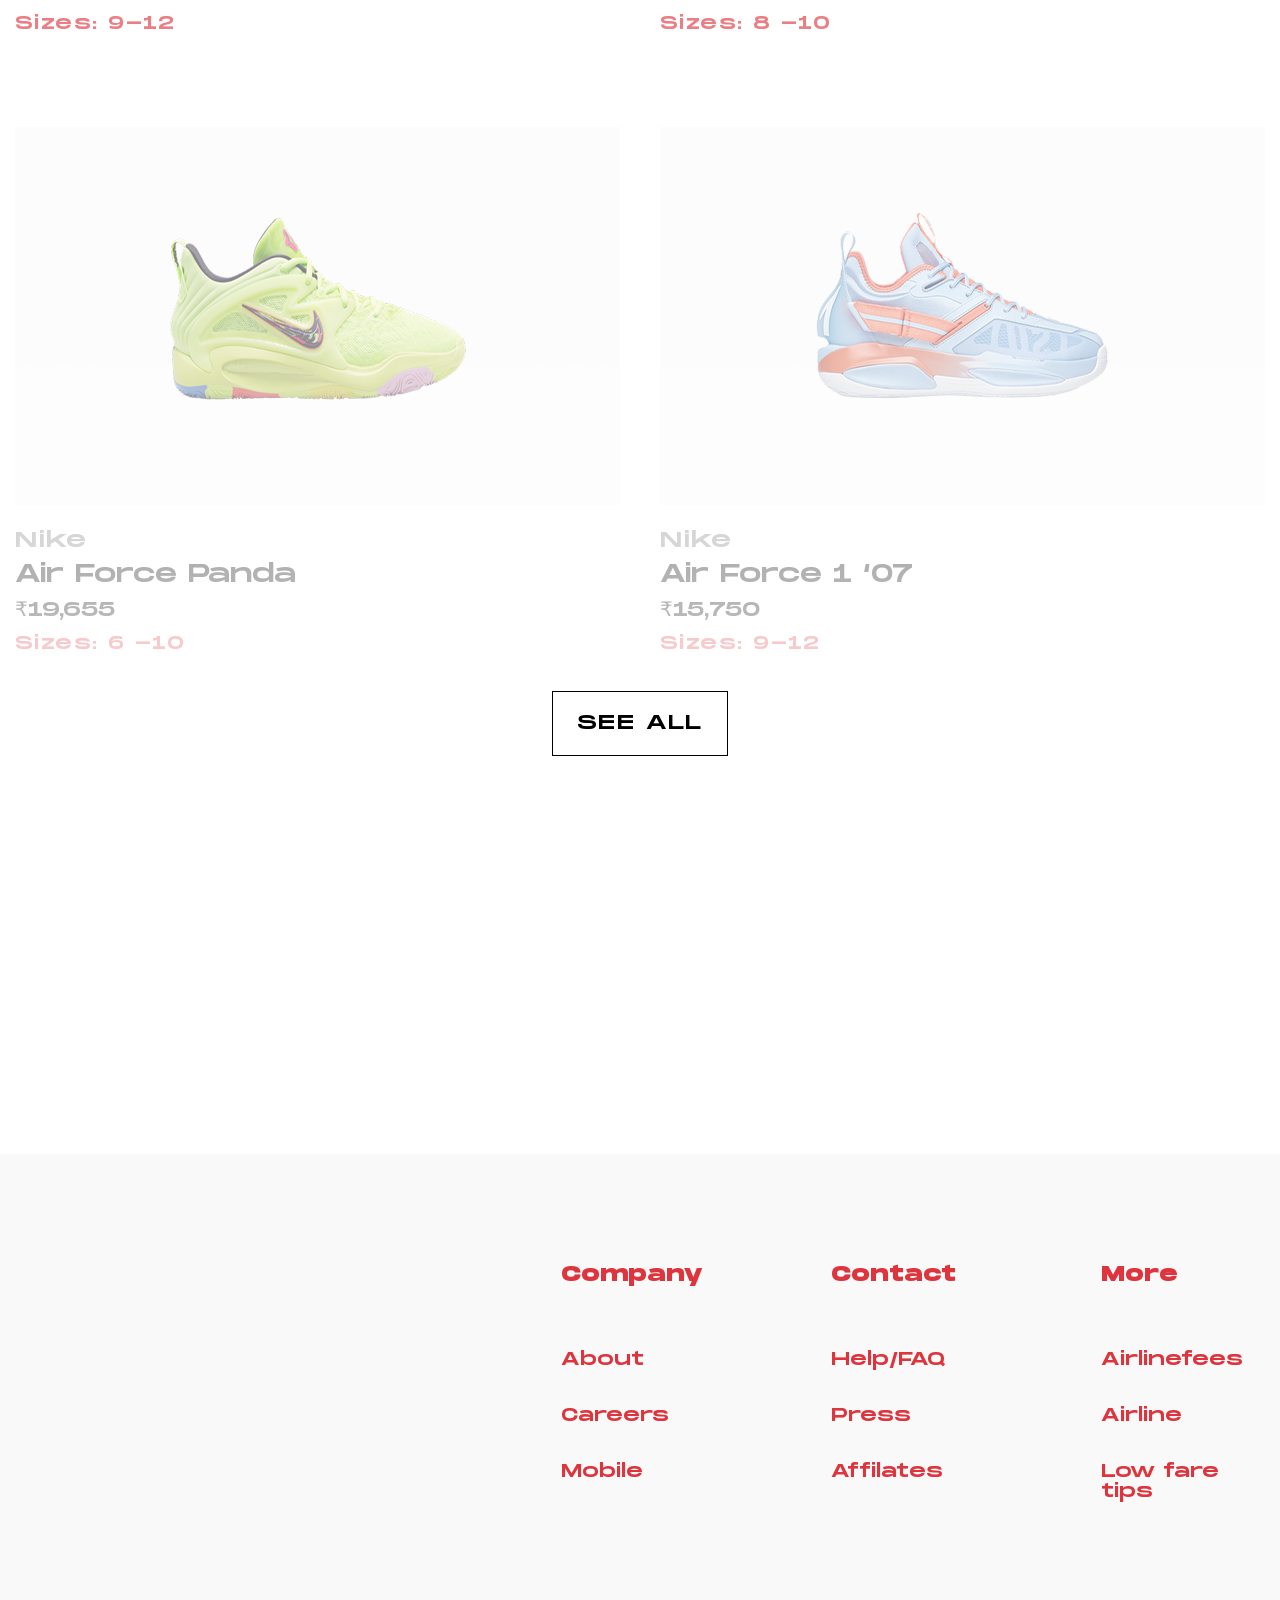
==== commit 106c9a58: "Add files via upload" ====
--- a/project_thesis/sneaker_store/index.html
+++ b/project_thesis/sneaker_store/index.html
@@ -13,11 +13,11 @@
             <div class="header__top">
                 <nav class="header__nav">
                     <ul class="header__nav-list">
-                        <li class="header__nav-item"><a class="header__nav-link" href="#">ALL</a></li>
-                        <li class="header__nav-item"><a class="header__nav-link" href="#">FOOTWEAR</a></li>
-                        <li class="header__nav-item"><a class="header__nav-link" href="#">APPAREL</a></li>
-                        <li class="header__nav-item"><a class="header__nav-link" href="#">BASKETBALL</a></li>
-                        <li class="header__nav-item"><a class="header__nav-link" href="#">SLIDES</a></li>
+                        <li class="header__nav-item"><a class="header__nav-link" href="#mainAssortment">ALL</a></li>
+                        <li class="header__nav-item"><a class="header__nav-link" href="#mainAssortment">FOOTWEAR</a></li>
+                        <li class="header__nav-item"><a class="header__nav-link" href="#mainAssortment">APPAREL</a></li>
+                        <li class="header__nav-item"><a class="header__nav-link" href="#mainAssortment">BASKETBALL</a></li>
+                        <li class="header__nav-item"><a class="header__nav-link" href="#mainSold">SLIDES</a></li>
                     </ul>
                 </nav>
                 <a class="burger-icon" href="#">
@@ -37,25 +37,38 @@
             </div>
             <section class="header__hero hero">
                 <div class="hero__content">
-                    <a href="#" class="hero__button">BUY NOW</a>
+                    <img src="./img/content/pngwing 1.png" alt="">
+                    <a href="#mainAssortment" class="hero__button">BUY NOW</a>
                 </div>
             </section>
         </header>
         <main class="main">
-            <section class="main__sold sold">
-                <div class="main__sold-container container">
+            <section class="main__sold sold" id="mainSold"> 
+                <div class="main__sold-container container second-section">
                     <div class="sold__top">
                         <h2 class="sold__top-text">
                             Top Sellers
                         </h2>
                         <div class="sold__top-buttons">
-                            <button class="sold__top-button">
+                            <button class="sold__top-button sold__top-button--filter">
                                 <img src="./img/icon/filter-icon.svg" alt="">
                                 FILTERS
+                                <div class="sold__top-filter">
+                                    <ul>
+                                        <li data-filter="all">ALL</li>
+                                        <li data-filter=".category-nike">Nike</li>
+                                        <li data-filter=".category-newBalance">New Balance</li>
+                                    </ul>
+                                </div>
                             </button>
-                            <button class="sold__top-button">
+                            <button class="sold__top-button sold__top-button--sorted">
                                 <img src="./img/icon/Vector(3).svg" alt="">
                                 SORT BY
+                                <div class="sold__top-sorted">
+                                    <ul>
+                                        <li data-sort="order:asc">PRICE</li>
+                                    </ul>
+                                </div>
                             </button>
                             <button class="sold__top-button ">
                                 <img src="./img/icon/Vector(2).svg" alt="">
@@ -67,8 +80,8 @@
                     </div>
                     <div class="sold__main">
                         <div class="sold__slider swiper">
-                            <div class="sold__wrapper swiper-wrapper">
-                                <div class="sold__slide swiper-slide">
+                            <div class="sold__wrapper swiper-wrapper mix-container second-mix-container">
+                                <div class="mix category-nike sold__slide swiper-slide" data-order="1">
                                     <div class="sold__slide-img">
                                         <img src="./img/content/sneakers-1.png" alt="">
                                     </div>
@@ -85,7 +98,7 @@
                                         Sizes: 8 -10
                                     </p>
                                 </div>
-                                <div class="sold__slide swiper-slide">
+                                <div class="mix category-nike sold__slide swiper-slide" data-order="4">
                                     <div class="sold__slide-img">
                                         <img src="./img/content/sneakers-2.png" alt="">
                                     </div>
@@ -102,7 +115,7 @@
                                         Sizes: 6 -10
                                     </p>
                                 </div>
-                                <div class="sold__slide swiper-slide">
+                                <div class="mix category-nike sold__slide swiper-slide" data-order="3">
                                     <div class="sold__slide-img">
                                         <img src="./img/content/sneakers-3.png" alt="">
                                     </div>
@@ -119,7 +132,7 @@
                                         Sizes: 9-12
                                     </p>
                                 </div>
-                                <div class="sold__slide swiper-slide">
+                                <div class="mix category-newBalance sold__slide swiper-slide" data-order="2">
                                     <div class="sold__slide-img">
                                         <img src="./img/content/sneakers-4.png" alt="">
                                     </div>
@@ -136,7 +149,7 @@
                                         Sizes: 7-11
                                     </p>
                                 </div>
-                                <div class="sold__slide swiper-slide">
+                                <div class="mix category-nike sold__slide swiper-slide" data-order="1">
                                     <div class="sold__slide-img">
                                         <img src="./img/content/sneakers-1.png" alt="">
                                     </div>
@@ -153,7 +166,7 @@
                                         Sizes: 8 -10
                                     </p>
                                 </div>
-                                <div class="sold__slide swiper-slide">
+                                <div class="mix category-nike sold__slide swiper-slide" data-order="4">
                                     <div class="sold__slide-img">
                                         <img src="./img/content/sneakers-2.png" alt="">
                                     </div>
@@ -170,7 +183,7 @@
                                         Sizes: 6 -10
                                     </p>
                                 </div>
-                                <div class="sold__slide swiper-slide">
+                                <div class="mix category-nike sold__slide swiper-slide" data-order="3">
                                     <div class="sold__slide-img">
                                         <img src="./img/content/sneakers-3.png" alt="">
                                     </div>
@@ -187,7 +200,7 @@
                                         Sizes: 9-12
                                     </p>
                                 </div>
-                                <div class="sold__slide swiper-slide">
+                                <div class="mix category-newBalance sold__slide swiper-slide" data-order="2">
                                     <div class="sold__slide-img">
                                         <img src="./img/content/sneakers-4.png" alt="">
                                     </div>
@@ -205,7 +218,7 @@
                                     </p>
                                 </div>
                             </div>
-                    </div>
+                        </div>
                     <div class="sold__prev">
                         <svg width="58" height="58" viewBox="0 0 58 58" fill="none" xmlns="http://www.w3.org/2000/svg">
                             <path d="M18.241 26.9409C17.977 27.2167 17.77 27.5419 17.632 27.8979C17.3419 28.6039 17.3419 29.3959 17.632 30.1019C17.77 30.4579 17.977 30.7831 18.241 31.0589L26.941 39.7589C27.4871 40.305 28.2277 40.6118 29 40.6118C29.7723 40.6118 30.5129 40.305 31.059 39.7589C31.6051 39.2128 31.9119 38.4722 31.9119 37.6999C31.9119 36.9276 31.6051 36.187 31.059 35.6409L27.289 31.8999H37.7C38.4691 31.8999 39.2067 31.5944 39.7506 31.0505C40.2945 30.5066 40.6 29.769 40.6 28.9999C40.6 28.2308 40.2945 27.4931 39.7506 26.9493C39.2067 26.4054 38.4691 26.0999 37.7 26.0999H27.289L31.059 22.3589C31.3308 22.0893 31.5465 21.7686 31.6938 21.4152C31.841 21.0618 31.9168 20.6827 31.9168 20.2999C31.9168 19.9171 31.841 19.538 31.6938 19.1846C31.5465 18.8312 31.3308 18.5105 31.059 18.2409C30.7894 17.9691 30.4687 17.7533 30.1153 17.6061C29.7619 17.4589 29.3828 17.3831 29 17.3831C28.6172 17.3831 28.2381 17.4589 27.8847 17.6061C27.5313 17.7533 27.2106 17.9691 26.941 18.2409L18.241 26.9409ZM0 28.9999C0 34.7355 1.70082 40.3424 4.88738 45.1114C8.07394 49.8805 12.6031 53.5975 17.9022 55.7924C23.2012 57.9874 29.0322 58.5616 34.6576 57.4427C40.2831 56.3237 45.4504 53.5617 49.5061 49.506C53.5618 45.4503 56.3238 40.283 57.4428 34.6575C58.5617 29.0321 57.9874 23.2011 55.7925 17.9021C53.5976 12.603 49.8805 8.07382 45.1115 4.88726C40.3425 1.7007 34.7356 -0.00012207 29 -0.00012207C25.1917 -0.00012207 21.4206 0.749986 17.9022 2.20737C14.3837 3.66476 11.1868 5.80088 8.4939 8.49378C3.05535 13.9323 0 21.3086 0 28.9999ZM52.2 28.9999C52.2 33.5884 50.8393 38.0739 48.2901 41.8891C45.7408 45.7043 42.1175 48.6779 37.8782 50.4339C33.639 52.1899 28.9743 52.6493 24.4739 51.7541C19.9735 50.8589 15.8397 48.6494 12.5951 45.4048C9.35054 42.1602 7.14096 38.0263 6.24578 33.526C5.3506 29.0256 5.81004 24.3609 7.56599 20.1216C9.32195 15.8824 12.2955 12.259 16.1108 9.70979C19.926 7.16054 24.4115 5.79988 29 5.79988C35.153 5.79988 41.054 8.24416 45.4049 12.595C49.7557 16.9459 52.2 22.8469 52.2 28.9999Z" fill="#808080"/>
@@ -219,7 +232,7 @@
                     </div>
                     <div class="sold__bottom">
                         <button class="sold__bottom-button">
-                            SEE ALL
+                            <a href="#mainAssortment">SEE ALL</a>
                         </button>
                     </div>
                 </div>
@@ -232,7 +245,7 @@
                                     <rect x="0.709686" y="0.430542" width="197.704" height="89.2753" rx="42.0119" fill="black"/>
                                 </svg>
                             </span> <img src="./img/content/sneakersText.png" alt="">
-                        Just for <span>
+                        Just for <span class="slogan__text-span">
                                 <svg width="251" height="90" viewBox="0 0 251 90" fill="none" xmlns="http://www.w3.org/2000/svg">
                                     <rect x="0.0678711" y="0.430542" width="250.135" height="89.2753" rx="42.0119" fill="#FFB800"/>
                                 </svg>                                    
@@ -260,7 +273,7 @@
                         <img src="./img/company_logo/NB-logo.png" alt="">
                     </div>
                 </div>
-            </section>
+            </section> 
             <section class="main__JDT">
                 <div class="main__JDT-lines">
                     <div class="main__JDT-line">
@@ -271,22 +284,35 @@
                     </div>
                 </div>
                 <div class="main__JDT-bg">
+                    <img src="./img/content/main-bg-content.png" alt="">
                 </div>
             </section>
-            <section class="main__assortment">
-                <div class="container main__assortment-container">
+            <section class="main__assortment" id="mainAssortment">
+                <div class="container main__assortment-container first-section">
                     <div class="sold__top">
                     <h2 class="sold__top-text">
                         Top Sellers
                     </h2>
                     <div class="sold__top-buttons">
-                        <button class="sold__top-button">
+                        <button class="sold__top-button sold__top-button--filter">
                             <img src="./img/icon/filter-icon.svg" alt="">
                             FILTERS
+                            <div class="sold__top-filter">
+                                <ul>
+                                    <li data-filter="all">ALL</li>
+                                    <li data-filter=".category-nike">Nike</li>
+                                    <li data-filter=".category-newBalance">New Balance</li>
+                                </ul>
+                            </div>
                         </button>
-                        <button class="sold__top-button">
+                        <button class="sold__top-button sold__top-button--sorted">
                             <img src="./img/icon/Vector(3).svg" alt="">
                             SORT BY
+                            <div class="sold__top-sorted main__assortment-sorted">
+                                <ul>
+                                    <li data-sort="order:asc">PRICE</li>
+                                </ul>
+                            </div>
                         </button>
                         <button class="sold__top-button ">
                             <img src="./img/icon/Vector(2).svg" alt="">
@@ -296,110 +322,323 @@
                         </button>
                     </div>
                     </div>
-                    <div class="main__assortment-content">
-                        <div class="main__assortment-cell sold__slide">
-                            <div class="sold__slide-img">
-                                <img src="./img/content/sneakers-1.png" alt="">
-                            </div>
-                            <p class="sold__slide-manufacturer">
-                                Nike
-                            </p>
-                            <p class="sold__slide-name">
-                                Air Force 1 Orche
-                            </p>
-                            <p class="sold__slide-price">
-                                ₹9,985
-                            </p>
-                            <p class="sold__slide-size">
-                                Sizes: 8 -10
-                            </p>
+                    <div class="main__assortment-blur">
+                        <div class="main__assortment-blur-img">
+                            <img src="./img/content/seeAll-wrapper.png" alt="">
                         </div>
-                        <div class="main__assortment-cell sold__slide">
-                            <div class="sold__slide-img">
-                                <img src="./img/content/sneakers-2.png" alt="">
-                            </div>
-                            <p class="sold__slide-manufacturer">
-                                Nike
-                            </p>
-                            <p class="sold__slide-name">
-                                Air Force Panda
-                            </p>
-                            <p class="sold__slide-price">
-                                ₹19,655
-                            </p>
-                            <p class="sold__slide-size">
-                                Sizes: 6 -10
-                            </p>
+                        <div class="main__assortment-content">
+                            <div class="mix category-nike main__assortment-cell sold__slide"  data-order="1">
+                                <div class="sold__slide-img">
+                                    <img src="./img/content/sneakers-1.png" alt="">
+                                </div>
+                                <p class="sold__slide-manufacturer">
+                                    Nike
+                                </p>
+                                <p class="sold__slide-name">
+                                    Air Force 1 Orche
+                                </p>
+                                <p class="sold__slide-price">
+                                    ₹9,985
+                                </p>
+                                <p class="sold__slide-size">
+                                    Sizes: 8 -10
+                                </p>
+                            </div>
+                            <div class="mix category-nike main__assortment-cell sold__slide"  data-order="2">
+                                <div class="sold__slide-img">
+                                    <img src="./img/content/sneakers-2.png" alt="">
+                                </div>
+                                <p class="sold__slide-manufacturer">
+                                    Nike
+                                </p>
+                                <p class="sold__slide-name">
+                                    Air Force Panda
+                                </p>
+                                <p class="sold__slide-price">
+                                    ₹19,655
+                                </p>
+                                <p class="sold__slide-size">
+                                    Sizes: 6 -10
+                                </p>
+                            </div>
+                            <div class="mix category-nike main__assortment-cell sold__slide"  data-order="3">
+                                <div class="sold__slide-img">
+                                    <img src="./img/content/sneakers-3.png" alt="">
+                                </div>
+                                <p class="sold__slide-manufacturer">
+                                    Nike
+                                </p>
+                                <p class="sold__slide-name">
+                                    Air Force 1 ‘07
+                                </p>
+                                <p class="sold__slide-price">
+                                    ₹15,750
+                                </p>
+                                <p class="sold__slide-size">
+                                    Sizes: 9-12
+                                </p>
+                            </div>
+                            <div class="mix category-newBalance main__assortment-cell sold__slide"  data-order="3">
+                                <div class="sold__slide-img">
+                                    <img src="./img/content/sneakers-1.png" alt="">
+                                </div>
+                                <p class="sold__slide-manufacturer">
+                                    Nike
+                                </p>
+                                <p class="sold__slide-name">
+                                    Air Force 1 Orche
+                                </p>
+                                <p class="sold__slide-price">
+                                    ₹9,985
+                                </p>
+                                <p class="sold__slide-size">
+                                    Sizes: 8 -10
+                                </p>
+                            </div>
+                            <div class="mix category-nike main__assortment-cell sold__slide"  data-order="2">
+                                <div class="sold__slide-img">
+                                    <img src="./img/content/sneakers-2.png" alt="">
+                                </div>
+                                <p class="sold__slide-manufacturer">
+                                    Nike
+                                </p>
+                                <p class="sold__slide-name">
+                                    Air Force Panda
+                                </p>
+                                <p class="sold__slide-price">
+                                    ₹19,655
+                                </p>
+                                <p class="sold__slide-size">
+                                    Sizes: 6 -10
+                                </p>
+                            </div>
+                            <div class="mix category-nike main__assortment-cell sold__slide"  data-order="1">
+                                <div class="sold__slide-img">
+                                    <img src="./img/content/sneakers-3.png" alt="">
+                                </div>
+                                <p class="sold__slide-manufacturer">
+                                    Nike
+                                </p>
+                                <p class="sold__slide-name">
+                                    Air Force 1 ‘07
+                                </p>
+                                <p class="sold__slide-price">
+                                    ₹15,750
+                                </p>
+                                <p class="sold__slide-size">
+                                    Sizes: 9-12
+                                </p>
+                            </div>
+                            <div class="mix category-nike main__assortment-cell sold__slide sold__slide--hidden"  data-order="1">
+                                <div class="sold__slide-img">
+                                    <img src="./img/content/sneakers-1.png" alt="">
+                                </div>
+                                <p class="sold__slide-manufacturer">
+                                    Nike
+                                </p>
+                                <p class="sold__slide-name">
+                                    Air Force 1 Orche
+                                </p>
+                                <p class="sold__slide-price">
+                                    ₹9,985
+                                </p>
+                                <p class="sold__slide-size">
+                                    Sizes: 8 -10
+                                </p>
+                            </div>
+                            <div class="mix category-newBalance main__assortment-cell sold__slide sold__slide--hidden"  data-order="2">
+                                <div class="sold__slide-img">
+                                    <img src="./img/content/sneakers-2.png" alt="">
+                                </div>
+                                <p class="sold__slide-manufacturer">
+                                    Nike
+                                </p>
+                                <p class="sold__slide-name">
+                                    Air Force Panda
+                                </p>
+                                <p class="sold__slide-price">
+                                    ₹19,655
+                                </p>
+                                <p class="sold__slide-size">
+                                    Sizes: 6 -10
+                                </p>
+                            </div>
+                            <div class="mix category-nike main__assortment-cell sold__slide sold__slide--hidden"  data-order="3">
+                                <div class="sold__slide-img">
+                                    <img src="./img/content/sneakers-3.png" alt="">
+                                </div>
+                                <p class="sold__slide-manufacturer">
+                                    Nike
+                                </p>
+                                <p class="sold__slide-name">
+                                    Air Force 1 ‘07
+                                </p>
+                                <p class="sold__slide-price">
+                                    ₹15,750
+                                </p>
+                                <p class="sold__slide-size">
+                                    Sizes: 9-12
+                                </p>
+                            </div>
                         </div>
-                        <div class="main__assortment-cell sold__slide">
-                            <div class="sold__slide-img">
-                                <img src="./img/content/sneakers-3.png" alt="">
-                            </div>
-                            <p class="sold__slide-manufacturer">
-                                Nike
-                            </p>
-                            <p class="sold__slide-name">
-                                Air Force 1 ‘07
-                            </p>
-                            <p class="sold__slide-price">
-                                ₹15,750
-                            </p>
-                            <p class="sold__slide-size">
-                                Sizes: 9-12
-                            </p>
+                        <div class="main__assortment-btn add-button">
+                            <button class="main__assortment-button">SEE ALL</button>
                         </div>
-                        <div class="main__assortment-cell sold__slide">
-                            <div class="sold__slide-img">
-                                <img src="./img/content/sneakers-1.png" alt="">
-                            </div>
-                            <p class="sold__slide-manufacturer">
-                                Nike
-                            </p>
-                            <p class="sold__slide-name">
-                                Air Force 1 Orche
-                            </p>
-                            <p class="sold__slide-price">
-                                ₹9,985
-                            </p>
-                            <p class="sold__slide-size">
-                                Sizes: 8 -10
-                            </p>
+                        <div class="main__assortment-btn main__assortment-btn--remove remove-button">
+                            <button class="main__assortment-button">HIDE ALL</button>
                         </div>
-                        <div class="main__assortment-cell sold__slide">
-                            <div class="sold__slide-img">
-                                <img src="./img/content/sneakers-2.png" alt="">
-                            </div>
-                            <p class="sold__slide-manufacturer">
-                                Nike
-                            </p>
-                            <p class="sold__slide-name">
-                                Air Force Panda
-                            </p>
-                            <p class="sold__slide-price">
-                                ₹19,655
-                            </p>
-                            <p class="sold__slide-size">
-                                Sizes: 6 -10
-                            </p>
+                    </div>
+                    <div class="sold__main sold__main-assortment">
+                        <div class="sold__slider swiper">
+                            <div class="sold__wrapper swiper-wrapper">
+                                <div class="mix category-nike sold__slide swiper-slide" data-order="1">
+                                    <div class="sold__slide-img">
+                                        <img src="./img/content/sneakers-1.png" alt="">
+                                    </div>
+                                    <p class="sold__slide-manufacturer">
+                                        Nike
+                                    </p>
+                                    <p class="sold__slide-name">
+                                        Air Force 1 Orche
+                                    </p>
+                                    <p class="sold__slide-price">
+                                        ₹9,985
+                                    </p>
+                                    <p class="sold__slide-size">
+                                        Sizes: 8 -10
+                                    </p>
+                                </div>
+                                <div class="mix category-nike sold__slide swiper-slide" data-order="4">
+                                    <div class="sold__slide-img">
+                                        <img src="./img/content/sneakers-2.png" alt="">
+                                    </div>
+                                    <p class="sold__slide-manufacturer">
+                                        Nike
+                                    </p>
+                                    <p class="sold__slide-name">
+                                        Air Force Panda
+                                    </p>
+                                    <p class="sold__slide-price">
+                                        ₹19,655
+                                    </p>
+                                    <p class="sold__slide-size">
+                                        Sizes: 6 -10
+                                    </p>
+                                </div>
+                                <div class="mix category-nike sold__slide swiper-slide" data-order="3">
+                                    <div class="sold__slide-img">
+                                        <img src="./img/content/sneakers-3.png" alt="">
+                                    </div>
+                                    <p class="sold__slide-manufacturer">
+                                        Nike
+                                    </p>
+                                    <p class="sold__slide-name">
+                                        Air Force 1 ‘07
+                                    </p>
+                                    <p class="sold__slide-price">
+                                        ₹15,750
+                                    </p>
+                                    <p class="sold__slide-size">
+                                        Sizes: 9-12
+                                    </p>
+                                </div>
+                                <div class="mix category-newBalance sold__slide swiper-slide" data-order="2">
+                                    <div class="sold__slide-img">
+                                        <img src="./img/content/sneakers-4.png" alt="">
+                                    </div>
+                                    <p class="sold__slide-manufacturer">
+                                        New Balance
+                                    </p>
+                                    <p class="sold__slide-name">
+                                        327’ Munsell White
+                                    </p>
+                                    <p class="sold__slide-price">
+                                        ₹11,999
+                                    </p>
+                                    <p class="sold__slide-size">
+                                        Sizes: 7-11
+                                    </p>
+                                </div>
+                                <div class="mix category-nike sold__slide swiper-slide" data-order="1">
+                                    <div class="sold__slide-img">
+                                        <img src="./img/content/sneakers-1.png" alt="">
+                                    </div>
+                                    <p class="sold__slide-manufacturer">
+                                        Nike
+                                    </p>
+                                    <p class="sold__slide-name">
+                                        Air Force 1 Orche
+                                    </p>
+                                    <p class="sold__slide-price">
+                                        ₹9,985
+                                    </p>
+                                    <p class="sold__slide-size">
+                                        Sizes: 8 -10
+                                    </p>
+                                </div>
+                                <div class="mix category-nike sold__slide swiper-slide" data-order="4">
+                                    <div class="sold__slide-img">
+                                        <img src="./img/content/sneakers-2.png" alt="">
+                                    </div>
+                                    <p class="sold__slide-manufacturer">
+                                        Nike
+                                    </p>
+                                    <p class="sold__slide-name">
+                                        Air Force Panda
+                                    </p>
+                                    <p class="sold__slide-price">
+                                        ₹19,655
+                                    </p>
+                                    <p class="sold__slide-size">
+                                        Sizes: 6 -10
+                                    </p>
+                                </div>
+                                <div class="mix category-nike sold__slide swiper-slide" data-order="3">
+                                    <div class="sold__slide-img">
+                                        <img src="./img/content/sneakers-3.png" alt="">
+                                    </div>
+                                    <p class="sold__slide-manufacturer">
+                                        Nike
+                                    </p>
+                                    <p class="sold__slide-name">
+                                        Air Force 1 ‘07
+                                    </p>
+                                    <p class="sold__slide-price">
+                                        ₹15,750
+                                    </p>
+                                    <p class="sold__slide-size">
+                                        Sizes: 9-12
+                                    </p>
+                                </div>
+                                <div class="mix category-newBalance sold__slide swiper-slide" data-order="2">
+                                    <div class="sold__slide-img">
+                                        <img src="./img/content/sneakers-4.png" alt="">
+                                    </div>
+                                    <p class="sold__slide-manufacturer">
+                                        New Balance
+                                    </p>
+                                    <p class="sold__slide-name">
+                                        327’ Munsell White
+                                    </p>
+                                    <p class="sold__slide-price">
+                                        ₹11,999
+                                    </p>
+                                    <p class="sold__slide-size">
+                                        Sizes: 7-11
+                                    </p>
+                                </div>
+                            </div>
                         </div>
-                        <div class="main__assortment-cell sold__slide">
-                            <div class="sold__slide-img">
-                                <img src="./img/content/sneakers-3.png" alt="">
-                            </div>
-                            <p class="sold__slide-manufacturer">
-                                Nike
-                            </p>
-                            <p class="sold__slide-name">
-                                Air Force 1 ‘07
-                            </p>
-                            <p class="sold__slide-price">
-                                ₹15,750
-                            </p>
-                            <p class="sold__slide-size">
-                                Sizes: 9-12
-                            </p>
-                        </div>
-                        
+                    <div class="sold__prev main__assortment-prev">
+                        <svg width="58" height="58" viewBox="0 0 58 58" fill="none" xmlns="http://www.w3.org/2000/svg">
+                            <path d="M18.241 26.9409C17.977 27.2167 17.77 27.5419 17.632 27.8979C17.3419 28.6039 17.3419 29.3959 17.632 30.1019C17.77 30.4579 17.977 30.7831 18.241 31.0589L26.941 39.7589C27.4871 40.305 28.2277 40.6118 29 40.6118C29.7723 40.6118 30.5129 40.305 31.059 39.7589C31.6051 39.2128 31.9119 38.4722 31.9119 37.6999C31.9119 36.9276 31.6051 36.187 31.059 35.6409L27.289 31.8999H37.7C38.4691 31.8999 39.2067 31.5944 39.7506 31.0505C40.2945 30.5066 40.6 29.769 40.6 28.9999C40.6 28.2308 40.2945 27.4931 39.7506 26.9493C39.2067 26.4054 38.4691 26.0999 37.7 26.0999H27.289L31.059 22.3589C31.3308 22.0893 31.5465 21.7686 31.6938 21.4152C31.841 21.0618 31.9168 20.6827 31.9168 20.2999C31.9168 19.9171 31.841 19.538 31.6938 19.1846C31.5465 18.8312 31.3308 18.5105 31.059 18.2409C30.7894 17.9691 30.4687 17.7533 30.1153 17.6061C29.7619 17.4589 29.3828 17.3831 29 17.3831C28.6172 17.3831 28.2381 17.4589 27.8847 17.6061C27.5313 17.7533 27.2106 17.9691 26.941 18.2409L18.241 26.9409ZM0 28.9999C0 34.7355 1.70082 40.3424 4.88738 45.1114C8.07394 49.8805 12.6031 53.5975 17.9022 55.7924C23.2012 57.9874 29.0322 58.5616 34.6576 57.4427C40.2831 56.3237 45.4504 53.5617 49.5061 49.506C53.5618 45.4503 56.3238 40.283 57.4428 34.6575C58.5617 29.0321 57.9874 23.2011 55.7925 17.9021C53.5976 12.603 49.8805 8.07382 45.1115 4.88726C40.3425 1.7007 34.7356 -0.00012207 29 -0.00012207C25.1917 -0.00012207 21.4206 0.749986 17.9022 2.20737C14.3837 3.66476 11.1868 5.80088 8.4939 8.49378C3.05535 13.9323 0 21.3086 0 28.9999ZM52.2 28.9999C52.2 33.5884 50.8393 38.0739 48.2901 41.8891C45.7408 45.7043 42.1175 48.6779 37.8782 50.4339C33.639 52.1899 28.9743 52.6493 24.4739 51.7541C19.9735 50.8589 15.8397 48.6494 12.5951 45.4048C9.35054 42.1602 7.14096 38.0263 6.24578 33.526C5.3506 29.0256 5.81004 24.3609 7.56599 20.1216C9.32195 15.8824 12.2955 12.259 16.1108 9.70979C19.926 7.16054 24.4115 5.79988 29 5.79988C35.153 5.79988 41.054 8.24416 45.4049 12.595C49.7557 16.9459 52.2 22.8469 52.2 28.9999Z" fill="#808080"/>
+                        </svg>                                    
+                    </div>
+                    <div class="sold__next main__assortment-next">
+                        <svg width="58" height="58" viewBox="0 0 58 58" fill="none" xmlns="http://www.w3.org/2000/svg">
+                            <path d="M18.241 26.9409C17.977 27.2167 17.77 27.5419 17.632 27.8979C17.3419 28.6039 17.3419 29.3959 17.632 30.1019C17.77 30.4579 17.977 30.7831 18.241 31.0589L26.941 39.7589C27.4871 40.305 28.2277 40.6118 29 40.6118C29.7723 40.6118 30.5129 40.305 31.059 39.7589C31.6051 39.2128 31.9119 38.4722 31.9119 37.6999C31.9119 36.9276 31.6051 36.187 31.059 35.6409L27.289 31.8999H37.7C38.4691 31.8999 39.2067 31.5944 39.7506 31.0505C40.2945 30.5066 40.6 29.769 40.6 28.9999C40.6 28.2308 40.2945 27.4931 39.7506 26.9493C39.2067 26.4054 38.4691 26.0999 37.7 26.0999H27.289L31.059 22.3589C31.3308 22.0893 31.5465 21.7686 31.6938 21.4152C31.841 21.0618 31.9168 20.6827 31.9168 20.2999C31.9168 19.9171 31.841 19.538 31.6938 19.1846C31.5465 18.8312 31.3308 18.5105 31.059 18.2409C30.7894 17.9691 30.4687 17.7533 30.1153 17.6061C29.7619 17.4589 29.3828 17.3831 29 17.3831C28.6172 17.3831 28.2381 17.4589 27.8847 17.6061C27.5313 17.7533 27.2106 17.9691 26.941 18.2409L18.241 26.9409ZM0 28.9999C0 34.7355 1.70082 40.3424 4.88738 45.1114C8.07394 49.8805 12.6031 53.5975 17.9022 55.7924C23.2012 57.9874 29.0322 58.5616 34.6576 57.4427C40.2831 56.3237 45.4504 53.5617 49.5061 49.506C53.5618 45.4503 56.3238 40.283 57.4428 34.6575C58.5617 29.0321 57.9874 23.2011 55.7925 17.9021C53.5976 12.603 49.8805 8.07382 45.1115 4.88726C40.3425 1.7007 34.7356 -0.00012207 29 -0.00012207C25.1917 -0.00012207 21.4206 0.749986 17.9022 2.20737C14.3837 3.66476 11.1868 5.80088 8.4939 8.49378C3.05535 13.9323 0 21.3086 0 28.9999ZM52.2 28.9999C52.2 33.5884 50.8393 38.0739 48.2901 41.8891C45.7408 45.7043 42.1175 48.6779 37.8782 50.4339C33.639 52.1899 28.9743 52.6493 24.4739 51.7541C19.9735 50.8589 15.8397 48.6494 12.5951 45.4048C9.35054 42.1602 7.14096 38.0263 6.24578 33.526C5.3506 29.0256 5.81004 24.3609 7.56599 20.1216C9.32195 15.8824 12.2955 12.259 16.1108 9.70979C19.926 7.16054 24.4115 5.79988 29 5.79988C35.153 5.79988 41.054 8.24416 45.4049 12.595C49.7557 16.9459 52.2 22.8469 52.2 28.9999Z" fill="#808080"/>
+                        </svg>                                      
+                    </div>
                     </div>
                 </div>
             </section>
@@ -419,7 +658,7 @@
                 <li class="footer__list-item"><a href="#">Press</a></li>
                 <li class="footer__list-item"><a href="#">Affilates</a></li>
                     </ul>
-                    <ul class="footer__list">
+                    <ul class="footer__list footer__list-last">
                 <li class="footer__list-item footer__list-item--First">More</li>
                 <li class="footer__list-item"><a href="#">Airlinefees</a></li>
                 <li class="footer__list-item"><a href="#">Airline</a></li>
@@ -430,6 +669,7 @@
         </footer>
     </div>
     <script src="./js/swiper-bundle.min.js"></script>
+    <script src="./js/mixitup.min.js"></script>
     <script src="./js/main.js"></script>
 </body>
 </html>
--- a/project_thesis/sneaker_store/style/style.css
+++ b/project_thesis/sneaker_store/style/style.css
@@ -23,17 +23,20 @@
     justify-content: space-between;
     align-items: center;
     margin-bottom: 29px;
+    padding: 0 15px;
 }
 .sold__top-text {
     font-size: 37px;
     line-height: 107%;
-    color: var(--accent-color)
+    color: var(--accent-color);
+    margin-right: 15px;
 }
 .sold__top-buttons {
     display: flex;
     align-items: flex-start;
     justify-content: flex-start;
     gap: 30px;
+    text-wrap: nowrap;
 }
 .last-item {
     margin-left: -30px;
@@ -48,18 +51,84 @@
     height: 51px;
     color: var(--accent-color2);
 }
+.sold__top-button--filter {
+    position: relative;
+    display: inline-block;
+}
+.sold__top-filter {
+    visibility: hidden;
+    opacity: 0;
+    transition: var(--transition);
+    max-height: 0;
+    overflow: hidden;
+    position: absolute;
+    max-width: 133.9px;
+    border: 1.26px solid #dedede;
+    z-index: 3;
+    top: 100%;
+    left: -0.9%;
+}
+.sold__top-filter::first-child {
+    border-top: none;
+}
+.sold__top-filter ul li {
+    color: var(--accent-color2);
+    border-top: 1.26px solid #dedede;
+    padding: 12px 6px;
+}
+.sold__top-filter ul li:hover {
+    background-color: #f1f1f1;
+}
+.sold__top-button--filter:hover .sold__top-filter,
+.sold__top-button--filter:focus .sold__top-filter {
+    visibility: visible;
+    opacity: 1;
+    max-height: 500px; /* произвольная высота */
+}
+
+.sold__top-button--sorted {
+    position: relative;
+    display: inline-block;
+}
+.sold__top-sorted {
+    visibility: hidden;
+    opacity: 0;
+    transition: var(--transition);
+    max-height: 0;
+    overflow: hidden;
+    position: absolute;
+    min-width: 148.7px;
+    border: 1.26px solid #dedede;
+    z-index: 3;
+    top: 100%;
+    left: -1%;
+}
+.sold__top-sorted::first-child {
+    border-top: none;
+}
+.sold__top-sorted ul li {
+    color: var(--accent-color2);
+    border-top: 1.26px solid #dedede;
+    padding: 12px 16px;
+}
+.sold__top-sorted ul li:hover {
+    background-color: #f1f1f1;
+}
+.sold__top-button--sorted:hover .sold__top-sorted,
+.sold__top-button--sorted:focus .sold__top-sorted {
+    visibility: visible;
+    opacity: 1;
+    max-height: 500px; /* произвольная высота */
+}
 /* //////// */
 
 .sold__main {
     margin-bottom: 70px;
 }
-.sold__slider {
-}
 .sold__wrapper {
     display: flex;
     align-items: center;
     justify-content: flex-start;
-    gap: 40px;
     transition: var(--transition);
 }
 .sold__slide {
@@ -67,6 +136,10 @@
     flex-direction: column;
     gap: 12px;
 }
+.sold__slide--hidden {
+    display: none;
+}
+
 .sold__slide-img {
     display: flex;
     flex-direction: column;
@@ -96,7 +169,7 @@
     cursor: pointer;
     position: absolute;
     background: transparent;
-    top: 39%;
+    top: 45%;
     z-index: 100;
 }.sold__prev {
     left: 0.9%;
@@ -119,6 +192,7 @@
     padding: 6px 24px;
     width: 174px;
     height: 65px;
+    text-wrap: nowrap;
 
     font-size: 20px;
     line-height: 256%;
@@ -131,14 +205,12 @@
 .main__slogan {
     margin-top: 71px;
 }
-.slogan {
-}
 .main__slogan-text {
     display: flex;
     flex-direction: column;
     justify-content: center;
     align-items: center;
-    font-size: 105px;
+    font-size: 5.8vw;
     text-transform: capitalize;
     color: #000;
     gap: 100px;
@@ -151,6 +223,7 @@
     position: absolute;
     top: -183%;
     left: 15%;
+    max-width: 100%;
 }
 .slogan__text-title1 .slogan__snekers{
     position: absolute;
@@ -170,6 +243,7 @@
     align-items: center;
     justify-content: center;
     margin-bottom: 167px;
+    padding: 0 15px;
 }
 .main__logo-nike {
     margin-right: 100px;
@@ -202,12 +276,18 @@
 }
 
 .main__JDT-bg {
+    display: flex;
+    justify-content: center;
+    align-items: center;
     width: 100%;
     height: 100vh;
     background: url("../img/content/main_bg.png") 50% 100% / cover no-repeat;
     margin-top: -8px;
     margin-bottom: 87px;
 }
+.main__JDT-bg img{
+    width: 100%;
+}
 
 /* /////////////// */
 .main__assortment {
@@ -215,6 +295,7 @@
 }
 .main__assortment-container {
     max-width: 1323px;
+    position: relative;
 }
 .main__assortment-content {
     display: grid;
@@ -222,8 +303,78 @@
     grid-template-rows: 1fr;
     grid-column-gap: 40px;
     grid-row-gap: 92px; 
-}
-
+    padding: 0 15px;
+}
+.main__assortment-blur {
+    position: relative;
+}
+.main__assortment-blur-img {
+    position: absolute;
+    opacity: 1;
+    transition: var(--transition);
+}
+.main__assortment-blur-img--close {
+    opacity: 0;
+    transition: var(--transition);
+}
+.main__assortment-btn {
+    display: flex;
+    align-items: center;
+    justify-content: center;
+    margin-top: 35px;
+}
+.main__assortment-btn--remove {
+    display: none;
+}
+.main__assortment-button {
+    border: 1.56px solid #000;
+    font-size: 20px;
+    line-height: 256%;
+    letter-spacing: 0.08em;
+    padding: 6px 24px;
+    background: transparent;
+    z-index: 2;
+}
+.sold__main-assortment {
+    display: none;
+}
+.main__assortment-filter {
+    top: 0%;
+}
+.main__assortment-sorted {
+    top: 100%;
+}
+.main__assortment-prev,
+.main__assortment-next {
+    top: 47%;
+}
+
+/* ////////////// */
+/* ////////////// */
+/* ////////////// */
+@media (max-width : 1750px) {
+    .sold__wrapper {
+        padding-left: 40px;
+    }
+    .slogan__text-span {
+        display: none;
+    }
+    .slogan__text-title1 .slogan__snekers {
+        display: none;
+    }
+}
+@media (max-width : 1400px) {
+    .main__assortment-content {
+        grid-template-columns: repeat(2, 1fr);
+    }
+    .main__assortment-blur-img {
+        top: 28%;
+    }
+    /* ////// */
+    .footer {
+        padding: 108px 10px 109px;
+    }
+}
 @media (max-width : 1200px) { 
     .header__nav-list {
         justify-content: start;
@@ -235,6 +386,32 @@
     .header__search-input {
         width: 170px;
     }
+    /* /////// */
+    .slogan__text-title1 span,
+    .slogan__text-title1 img,
+    .slogan__text-title2 span,
+    .slogan__text-title2 img{
+        display: none;
+    }
+    .main__slogan-text {
+        font-size: 7.8vw;
+    }
+    /* /////////// */
+
+    .main__logo {
+        gap: 65px;
+    }
+    .main__logo-nike,
+    .main__logo-adidas,
+    .main__logo-vans,
+    .main__logo-newB {
+        margin: 0;
+    }
+    /* //////////////// */
+
+    .main__JDT-bg {
+        height: 90vh;
+    }
 }
 @media (max-width : 900px) { 
     .header__search-input {
@@ -249,6 +426,30 @@
     .header__search-container {
         gap: 5px;
     }
+    /* ////// */
+
+    .main__slogan-text {
+        gap: 45px;
+    }
+    /* ///// */
+    .main__logo {
+        gap: 15px;
+    }
+    .main__logo-nike img,
+    .main__logo-adidas img,
+    .main__logo-vans img,
+    .main__logo-newB img {
+        width: 100%;
+    }
+    /* ///////// */
+
+    .main__JDT-bg {
+        height: 80vh;
+    }
+
+    /* //////// */
+
+
 }
 @media (max-width : 750px) {
 
@@ -299,15 +500,123 @@
     .header__search-container {
         top: 30px;
     }
+    /* ///////// */
+    .hero {
+        height: 56vh;
+    }
+    /* //////// */
+    .sold__top {
+        flex-direction: column;
+        gap: 20px;
+    }
+    .sold__top-text {
+        text-align: center;
+    }
+    .sold__top-buttons {
+        flex-direction: column;
+    }
+    .sold__top-button--filter {
+        width: 148px;
+    }
+    
+    .sold__top-filter {
+        min-width: 148px;
+        background-color: #f1f1f1;
+    }
+    .sold__top-sorted {
+        background-color: #f1f1f1;
+    }
+    .last-item {
+        margin-top: -54.6%;
+        margin-left: 58%;
+    }
+    /* ////////// */
+
+    .sold__wrapper {
+        padding:0 30px;
+    }
+    /* //////// */
+    .main__logo {
+        gap: 0px;
+    }
+    /* ///////// */
+    .main__JDT-bg {
+        height: 80vh;
+    }
+    /* ///////// */
+    .footer__content {
+        gap: 20px;
+    }
 }
 @media (max-width : 450px) {
-    .hero__content {
+    .hero {
+        height: 41vh;
+    }
+    .hero__content a{
         position: absolute;
-        bottom: 10%;
-        right: 5%;
+        bottom: 8%;
+        right: 30%;
     }
     .hero__button {
         padding: 0px 15px;
         font-size: 19px;
     }
+    /* ////////// */
+    .sold__main {
+        margin-bottom: 100px;
+    }
+    .sold__wrapper {
+        padding: 0;
+    }
+    .sold__slide {
+        text-align: center;
+    }
+    .sold__prev,
+    .sold__next {
+        top: 92%;
+    }
+    /* //////// */
+    .main__assortment {
+        margin-bottom: 250px;
+    }
+    /* ///////// */
+
+    .main__slogan-text {
+        font-size: 8vw;
+    }
+    .main__slogan-text {
+        gap: 30px;
+    }
+    /* /////// */
+    .main__JDT-bg {
+        height: 50vh;
+    }
+    /* /?/////////// */
+
+    .footer__list-last {
+        display: none;
+    }
+    .footer__content {
+        display: flex;
+        justify-content: center;
+        gap: 65px;
+    }
+}
+@media (max-width : 350px) {
+    .hero {
+        height: 30vh;
+    }
+    .hero__button {
+        padding: 0px 5px;
+        font-size: 15px;
+    }
+    /* ////// */
+    .sold__top-text {
+        font-size: 34px;
+    }
+    /* /////// */
+
+    .footer__content {
+        gap: 45px;
+    }
 }
